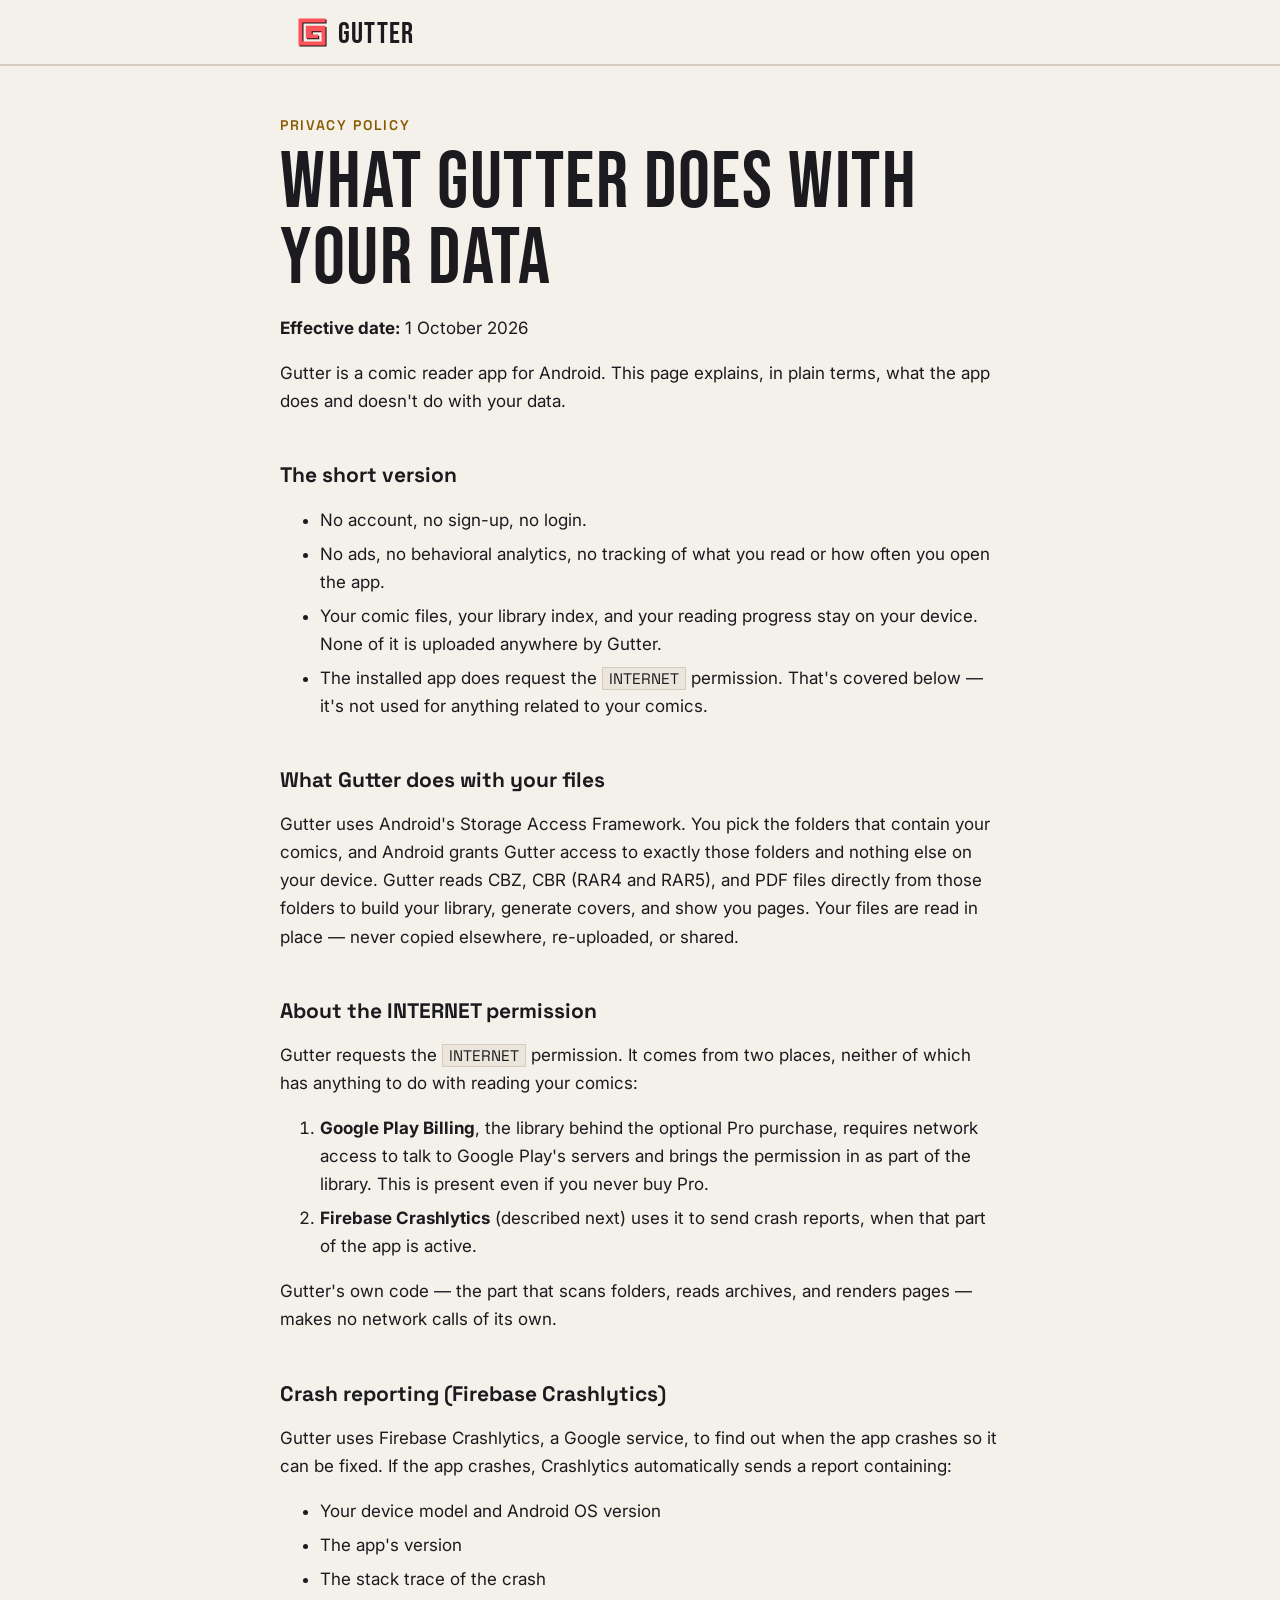
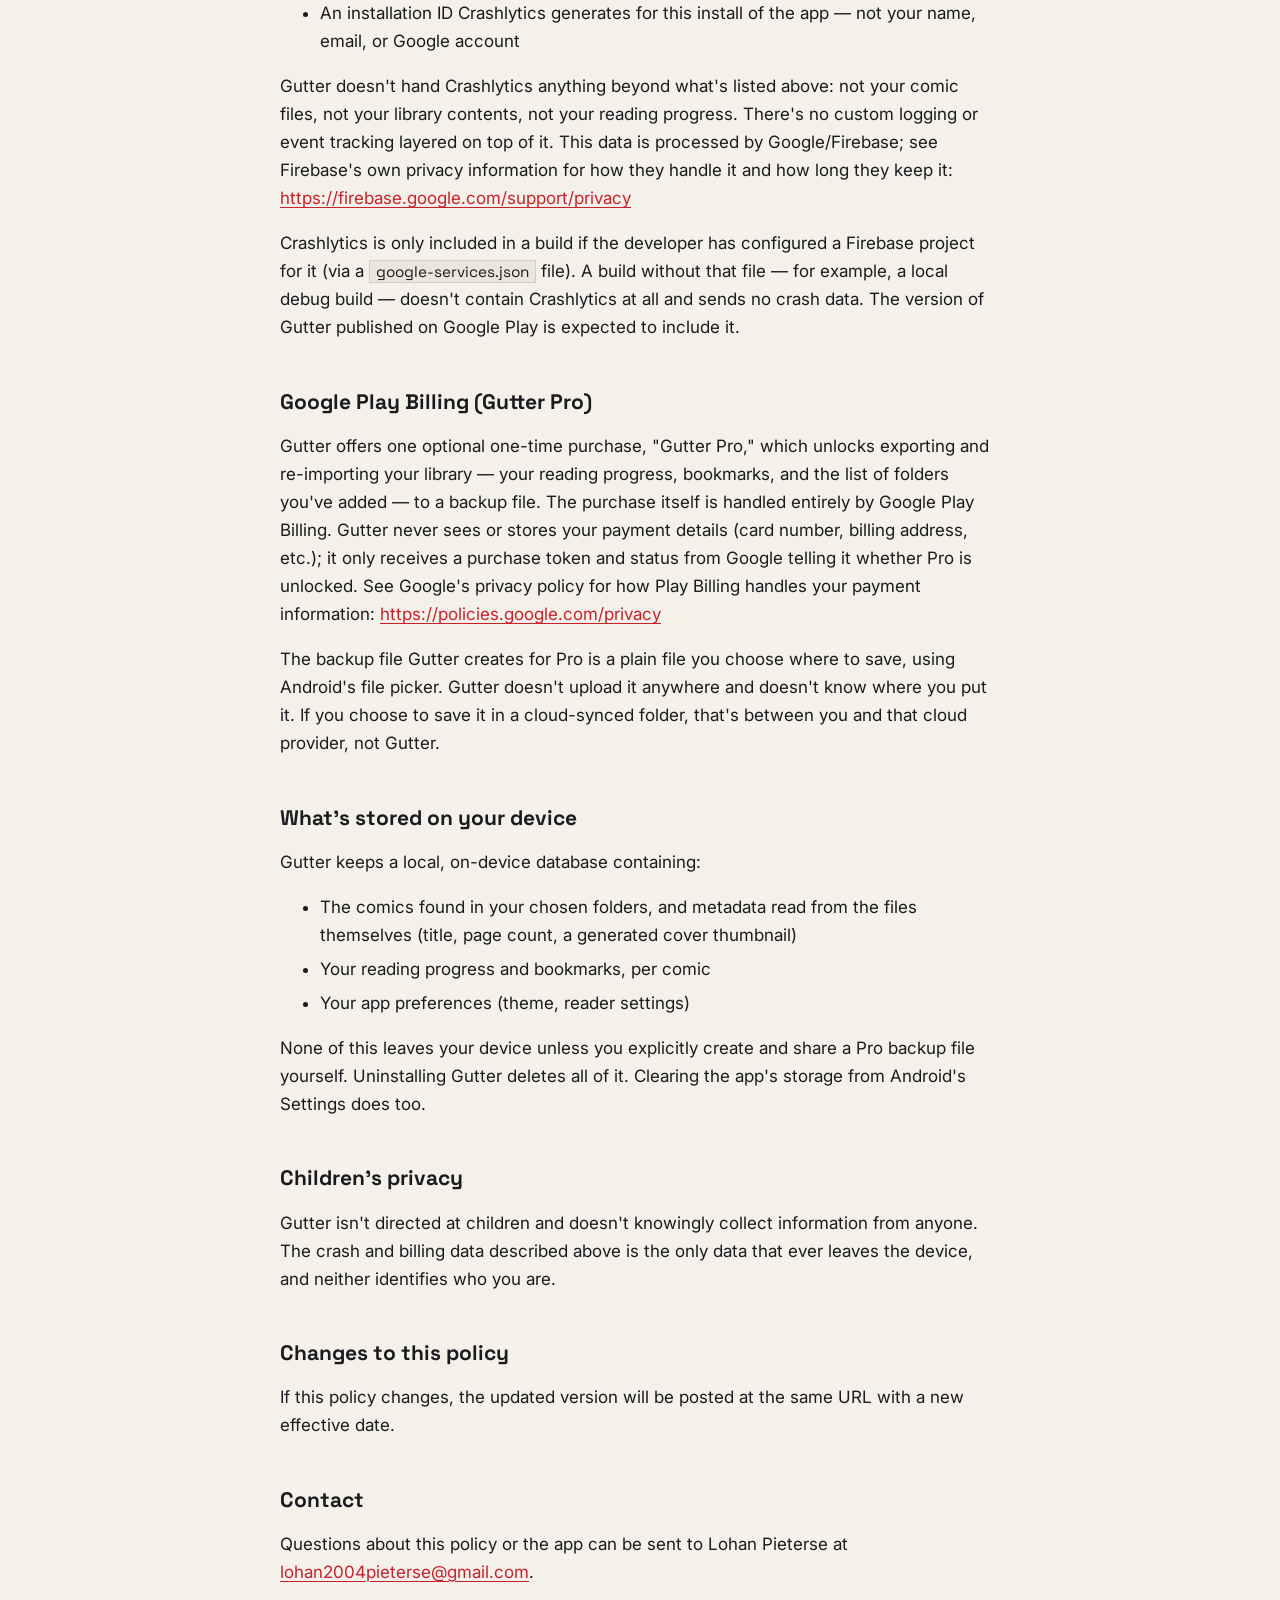
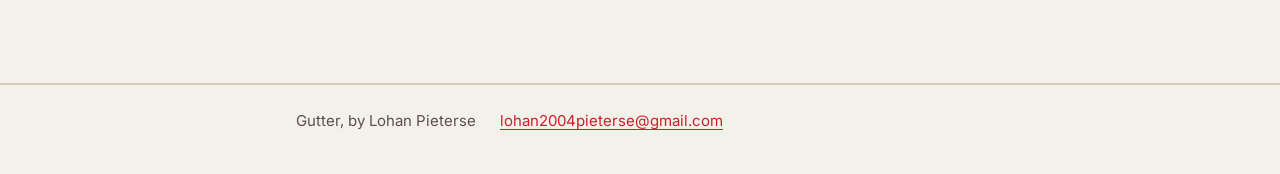
==== privacy/index.html @ f209cc4e "Gutter site: landing page and privacy policy" ====
<!doctype html>
<html lang="en">
<head>
<meta charset="utf-8">
<meta name="viewport" content="width=device-width, initial-scale=1">
<title>Gutter Privacy Policy</title>
<meta name="description" content="What the Gutter comic reader app does and doesn't do with your data.">
<link rel="icon" href="../mark.svg" type="image/svg+xml">
<link rel="preconnect" href="https://fonts.googleapis.com">
<link rel="preconnect" href="https://fonts.gstatic.com" crossorigin>
<link href="https://fonts.googleapis.com/css2?family=Bebas+Neue&family=Inter:wght@400;600&family=Space+Grotesk:wght@500;600;700&display=swap" rel="stylesheet">
<link rel="stylesheet" href="../style.css">
</head>
<body>
<header class="bar"><div class="wrap">
  <a class="home" href="../"><img src="../mark.svg" alt=""><span class="word">Gutter</span></a>
</div></header>
<main class="wrap policy">
  <div class="kicker">Privacy policy</div>
  <h1>What Gutter does with your data</h1>
<p><strong>Effective date:</strong> 1 October 2026</p>
<p>Gutter is a comic reader app for Android. This page explains, in plain terms, what the app does and doesn't do with your data.</p>
<h2>The short version</h2>
<ul><li>No account, no sign-up, no login.</li><li>No ads, no behavioral analytics, no tracking of what you read or how often you open the app.</li><li>Your comic files, your library index, and your reading progress stay on your device. None of it is uploaded anywhere by Gutter.</li><li>The installed app does request the <code>INTERNET</code> permission. That's covered below — it's not used for anything related to your comics.</li></ul>
<h2>What Gutter does with your files</h2>
<p>Gutter uses Android's Storage Access Framework. You pick the folders that contain your comics, and Android grants Gutter access to exactly those folders and nothing else on your device. Gutter reads CBZ, CBR (RAR4 and RAR5), and PDF files directly from those folders to build your library, generate covers, and show you pages. Your files are read in place — never copied elsewhere, re-uploaded, or shared.</p>
<h2>About the INTERNET permission</h2>
<p>Gutter requests the <code>INTERNET</code> permission. It comes from two places, neither of which has anything to do with reading your comics:</p>
<ol><li><strong>Google Play Billing</strong>, the library behind the optional Pro purchase, requires network access to talk to Google Play's servers and brings the permission in as part of the library. This is present even if you never buy Pro.</li><li><strong>Firebase Crashlytics</strong> (described next) uses it to send crash reports, when that part of the app is active.</li></ol>
<p>Gutter's own code — the part that scans folders, reads archives, and renders pages — makes no network calls of its own.</p>
<h2>Crash reporting (Firebase Crashlytics)</h2>
<p>Gutter uses Firebase Crashlytics, a Google service, to find out when the app crashes so it can be fixed. If the app crashes, Crashlytics automatically sends a report containing:</p>
<ul><li>Your device model and Android OS version</li><li>The app's version</li><li>The stack trace of the crash</li><li>An installation ID Crashlytics generates for this install of the app — not your name, email, or Google account</li></ul>
<p>Gutter doesn't hand Crashlytics anything beyond what's listed above: not your comic files, not your library contents, not your reading progress. There's no custom logging or event tracking layered on top of it. This data is processed by Google/Firebase; see Firebase's own privacy information for how they handle it and how long they keep it: <a href="https://firebase.google.com/support/privacy">https://firebase.google.com/support/privacy</a></p>
<p>Crashlytics is only included in a build if the developer has configured a Firebase project for it (via a <code>google-services.json</code> file). A build without that file — for example, a local debug build — doesn't contain Crashlytics at all and sends no crash data. The version of Gutter published on Google Play is expected to include it.</p>
<h2>Google Play Billing (Gutter Pro)</h2>
<p>Gutter offers one optional one-time purchase, "Gutter Pro," which unlocks exporting and re-importing your library — your reading progress, bookmarks, and the list of folders you've added — to a backup file. The purchase itself is handled entirely by Google Play Billing. Gutter never sees or stores your payment details (card number, billing address, etc.); it only receives a purchase token and status from Google telling it whether Pro is unlocked. See Google's privacy policy for how Play Billing handles your payment information: <a href="https://policies.google.com/privacy">https://policies.google.com/privacy</a></p>
<p>The backup file Gutter creates for Pro is a plain file you choose where to save, using Android's file picker. Gutter doesn't upload it anywhere and doesn't know where you put it. If you choose to save it in a cloud-synced folder, that's between you and that cloud provider, not Gutter.</p>
<h2>What's stored on your device</h2>
<p>Gutter keeps a local, on-device database containing:</p>
<ul><li>The comics found in your chosen folders, and metadata read from the files themselves (title, page count, a generated cover thumbnail)</li><li>Your reading progress and bookmarks, per comic</li><li>Your app preferences (theme, reader settings)</li></ul>
<p>None of this leaves your device unless you explicitly create and share a Pro backup file yourself. Uninstalling Gutter deletes all of it. Clearing the app's storage from Android's Settings does too.</p>
<h2>Children's privacy</h2>
<p>Gutter isn't directed at children and doesn't knowingly collect information from anyone. The crash and billing data described above is the only data that ever leaves the device, and neither identifies who you are.</p>
<h2>Changes to this policy</h2>
<p>If this policy changes, the updated version will be posted at the same URL with a new effective date.</p>
<h2>Contact</h2>
<p>Questions about this policy or the app can be sent to Lohan Pieterse at <a href="mailto:lohan2004pieterse@gmail.com">lohan2004pieterse@gmail.com</a>.</p>
</main>
<footer><div class="wrap">
  <span>Gutter, by Lohan Pieterse</span>
  <a href="mailto:lohan2004pieterse@gmail.com">lohan2004pieterse@gmail.com</a>
</div></footer>
</body>
</html>
---- style.css ----
:root {
  --ink: #121316;
  --ink-2: #1f1f23;
  --paper: #f4f0ea;
  --text: #e3e2e6;
  --muted: #b8aeac;
  --crimson: #ff535b;
  --yellow: #ffc83d;
  --rule: #343538;
}
:root[data-theme="light"] {
  --ink: #f4f0ea;
  --ink-2: #ebe5dc;
  --paper: #121316;
  --text: #1b1b1f;
  --muted: #5a5052;
  --crimson: #c8212c;
  --yellow: #8a5a00;
  --rule: #d5ccc0;
}
@media (prefers-color-scheme: light) {
  :root:not([data-theme="dark"]) {
    --ink: #f4f0ea;
    --ink-2: #ebe5dc;
    --paper: #121316;
    --text: #1b1b1f;
    --muted: #5a5052;
    --crimson: #c8212c;
    --yellow: #8a5a00;
    --rule: #d5ccc0;
  }
}
* { box-sizing: border-box; }
html { -webkit-text-size-adjust: 100%; }
body {
  margin: 0;
  background: var(--ink);
  color: var(--text);
  font: 17px/1.65 "Inter", system-ui, sans-serif;
}
a { color: var(--crimson); text-underline-offset: 3px; }
a:focus-visible { outline: 2px solid var(--crimson); outline-offset: 3px; }
.wrap { max-width: 720px; margin: 0 auto; padding: 0 16px; }

header.bar { border-bottom: 2px solid var(--rule); }
header.bar .wrap { display: flex; align-items: center; gap: 12px; height: 64px; }
header.bar a.home { display: flex; align-items: center; gap: 10px; color: var(--text); text-decoration: none; }
header.bar img { width: 32px; height: 32px; }
.word { font-family: "Bebas Neue", sans-serif; font-size: 30px; letter-spacing: .04em; line-height: 1; padding-top: 3px; }

h1 {
  font-family: "Bebas Neue", sans-serif;
  font-weight: 400;
  letter-spacing: .02em;
  line-height: .95;
  margin: 0;
}
h2 {
  font-family: "Space Grotesk", sans-serif;
  font-size: 21px;
  line-height: 1.3;
  margin: 2.2em 0 .5em;
}
code {
  font: 0.9em "Space Grotesk", monospace;
  background: var(--ink-2);
  padding: 1px 6px;
  border: 1px solid var(--rule);
}
li { margin: .35em 0; }
.kicker {
  font-family: "Space Grotesk", sans-serif;
  font-weight: 600;
  font-size: 14px;
  letter-spacing: .12em;
  text-transform: uppercase;
  color: var(--yellow);
}

/* Landing */
.hero { padding: 72px 0 40px; }
.hero .mark { width: 112px; height: 112px; display: block; margin-bottom: 28px; }
.hero h1 { font-size: clamp(64px, 16vw, 120px); }
.hero p.lede { font-size: 20px; max-width: 34ch; margin: 18px 0 0; }
.status {
  display: inline-block;
  margin-top: 28px;
  padding: 10px 16px;
  border: 2px solid var(--paper);
  box-shadow: 5px 5px 0 var(--crimson);
  font-family: "Space Grotesk", sans-serif;
  font-weight: 600;
}
.facts { list-style: none; padding: 0; margin: 40px 0; border-top: 2px solid var(--rule); }
.facts li { margin: 0; padding: 16px 0; border-bottom: 2px solid var(--rule); display: grid; grid-template-columns: 9.5em 1fr; gap: 12px; }
.facts b { font-family: "Space Grotesk", sans-serif; }
@media (max-width: 520px) { .facts li { grid-template-columns: 1fr; gap: 2px; } }

/* Policy */
.policy { padding: 48px 0 24px; }
.policy h1 { font-size: clamp(48px, 12vw, 80px); margin-top: 8px; }

footer { border-top: 2px solid var(--rule); margin-top: 56px; padding: 24px 0 40px; color: var(--muted); font-size: 15px; }
footer .wrap { display: flex; flex-wrap: wrap; gap: 8px 24px; }
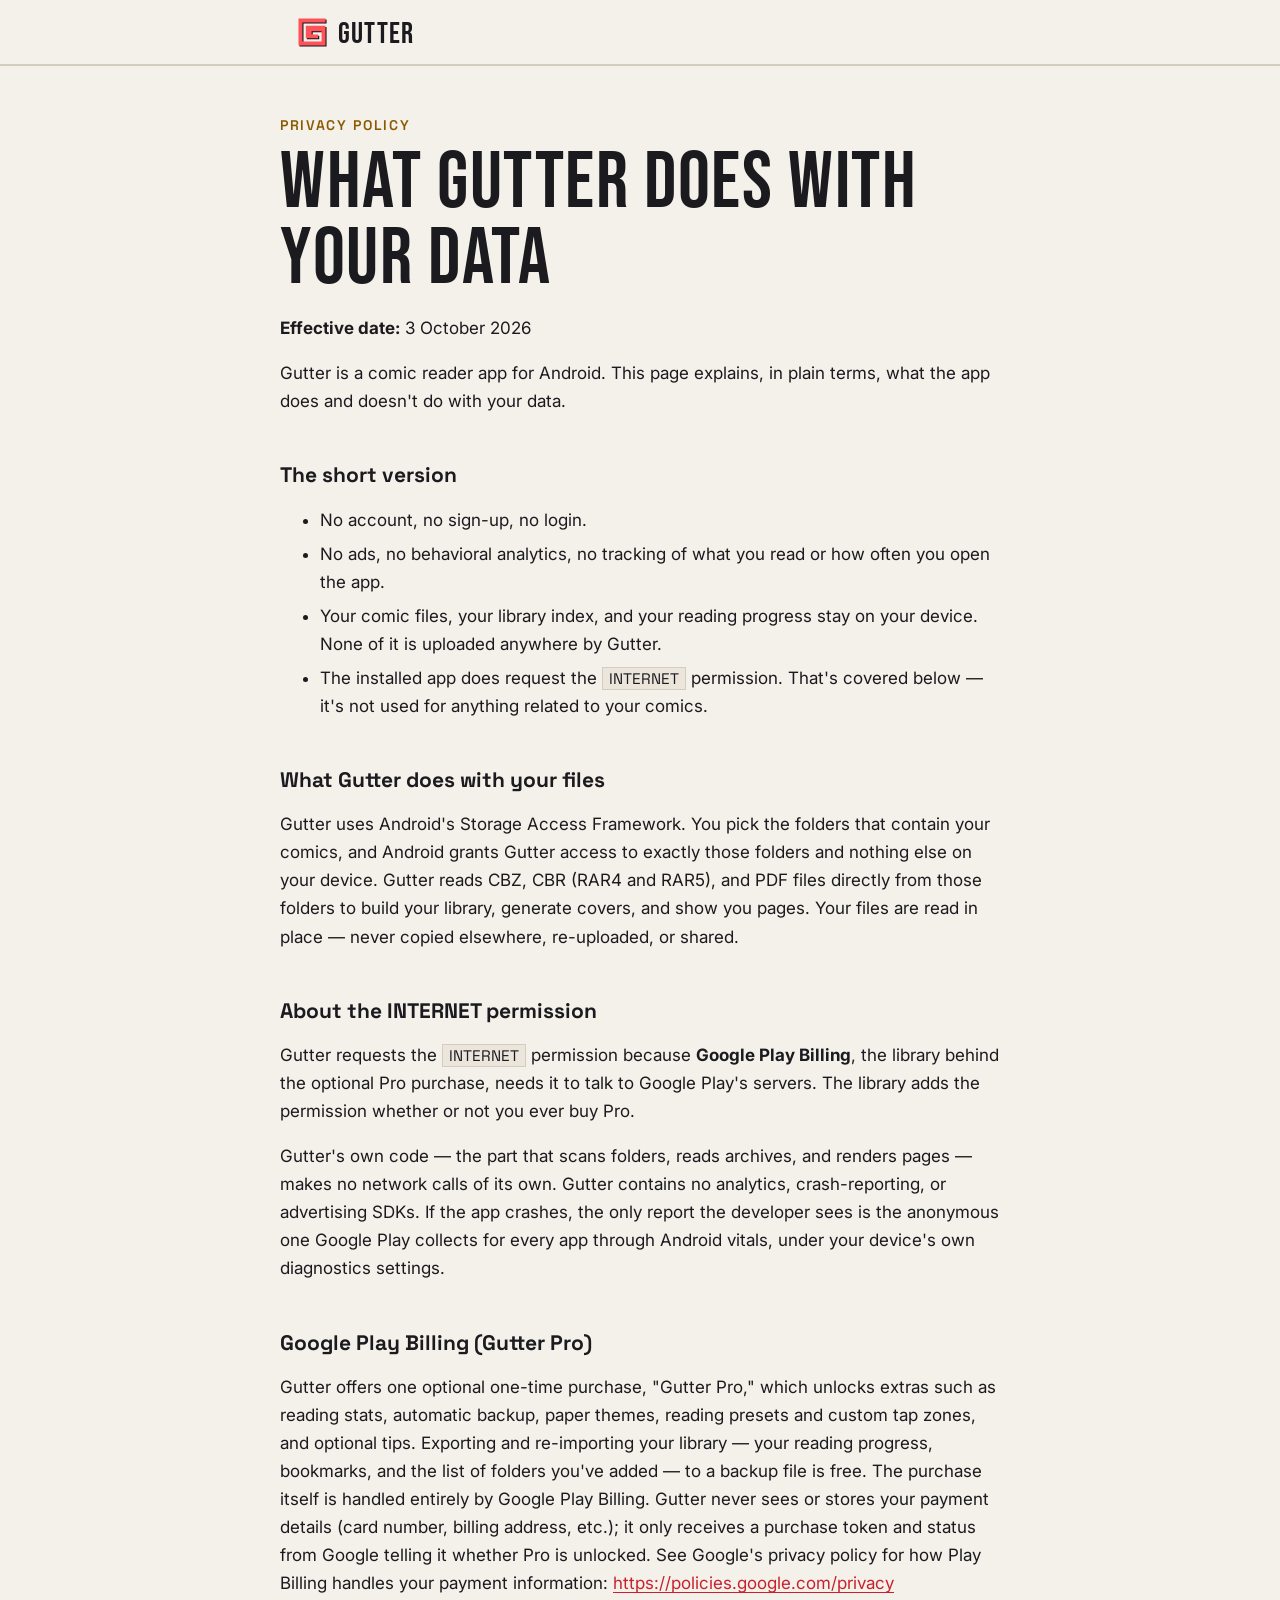
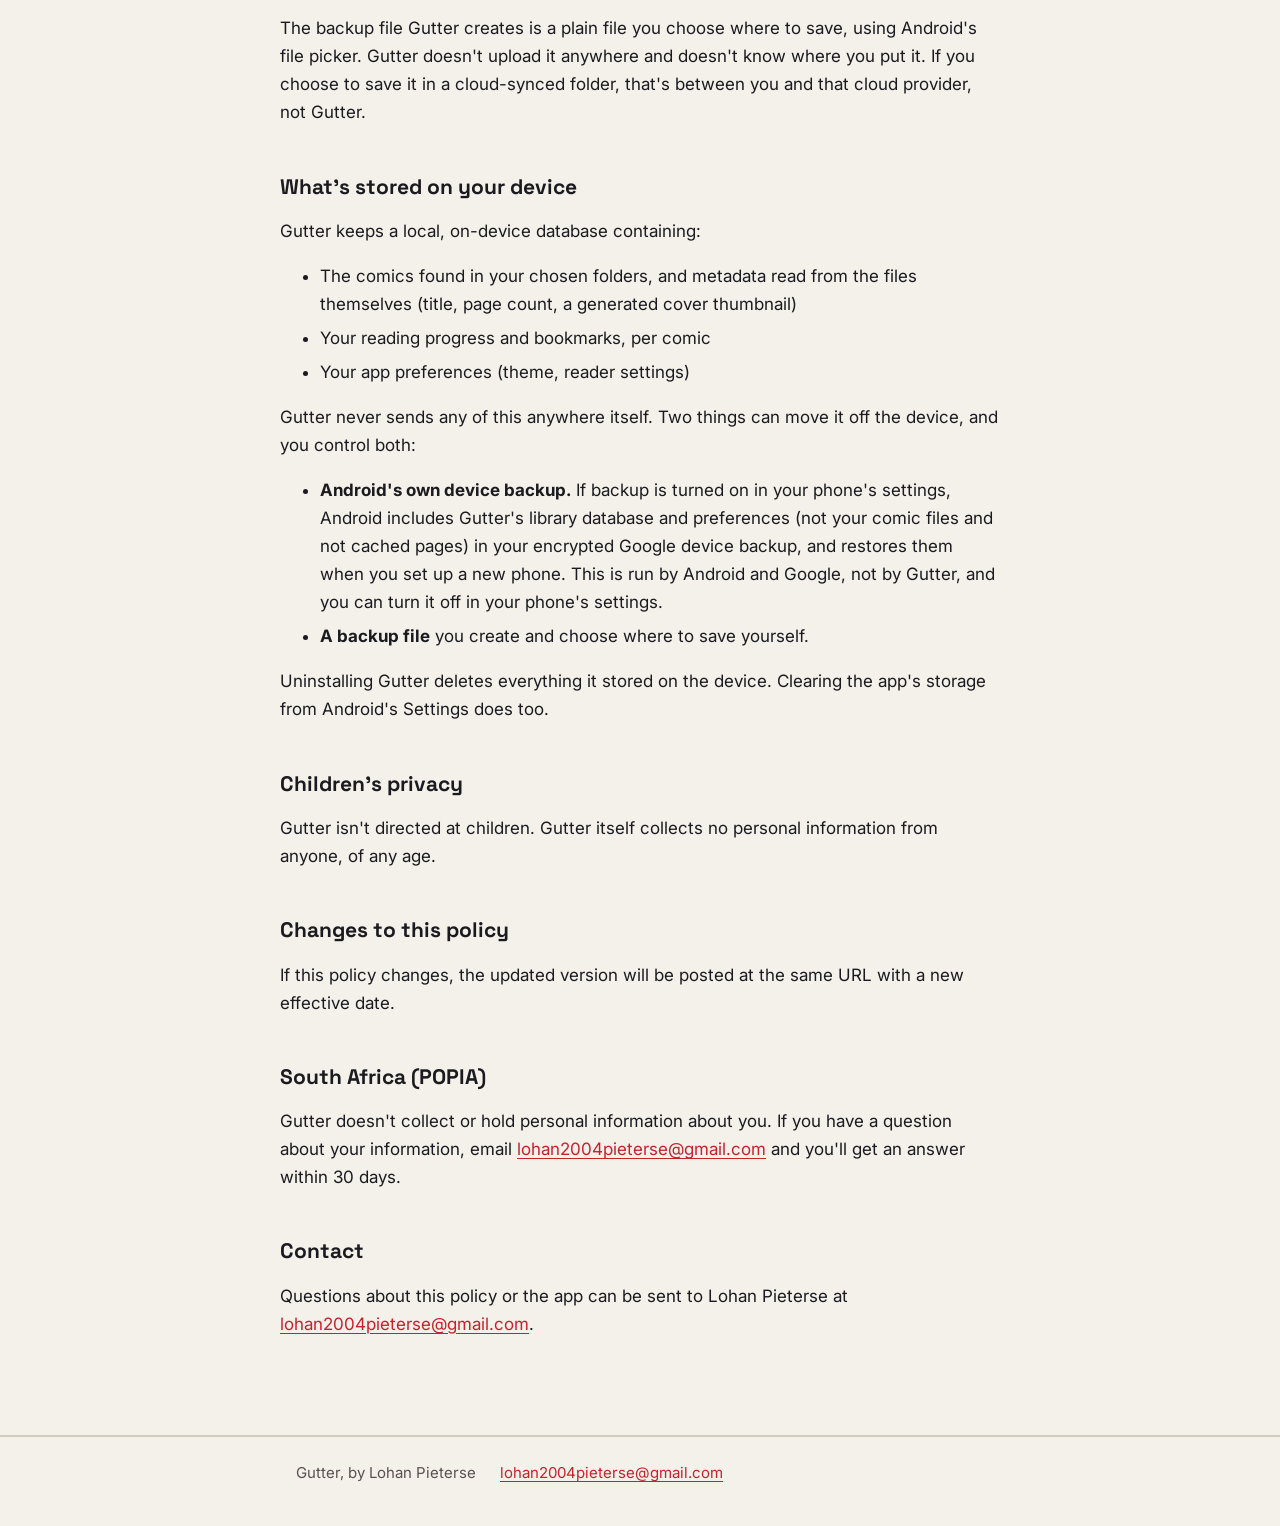
==== commit 80394f7a: "Privacy: POPIA notice, free backup wording" ====
--- a/privacy/index.html
+++ b/privacy/index.html
@@ -18,32 +18,30 @@
 <main class="wrap policy">
   <div class="kicker">Privacy policy</div>
   <h1>What Gutter does with your data</h1>
-<p><strong>Effective date:</strong> 1 October 2026</p>
+<p><strong>Effective date:</strong> 3 October 2026</p>
 <p>Gutter is a comic reader app for Android. This page explains, in plain terms, what the app does and doesn't do with your data.</p>
 <h2>The short version</h2>
 <ul><li>No account, no sign-up, no login.</li><li>No ads, no behavioral analytics, no tracking of what you read or how often you open the app.</li><li>Your comic files, your library index, and your reading progress stay on your device. None of it is uploaded anywhere by Gutter.</li><li>The installed app does request the <code>INTERNET</code> permission. That's covered below — it's not used for anything related to your comics.</li></ul>
 <h2>What Gutter does with your files</h2>
 <p>Gutter uses Android's Storage Access Framework. You pick the folders that contain your comics, and Android grants Gutter access to exactly those folders and nothing else on your device. Gutter reads CBZ, CBR (RAR4 and RAR5), and PDF files directly from those folders to build your library, generate covers, and show you pages. Your files are read in place — never copied elsewhere, re-uploaded, or shared.</p>
 <h2>About the INTERNET permission</h2>
-<p>Gutter requests the <code>INTERNET</code> permission. It comes from two places, neither of which has anything to do with reading your comics:</p>
-<ol><li><strong>Google Play Billing</strong>, the library behind the optional Pro purchase, requires network access to talk to Google Play's servers and brings the permission in as part of the library. This is present even if you never buy Pro.</li><li><strong>Firebase Crashlytics</strong> (described next) uses it to send crash reports, when that part of the app is active.</li></ol>
-<p>Gutter's own code — the part that scans folders, reads archives, and renders pages — makes no network calls of its own.</p>
-<h2>Crash reporting (Firebase Crashlytics)</h2>
-<p>Gutter uses Firebase Crashlytics, a Google service, to find out when the app crashes so it can be fixed. If the app crashes, Crashlytics automatically sends a report containing:</p>
-<ul><li>Your device model and Android OS version</li><li>The app's version</li><li>The stack trace of the crash</li><li>An installation ID Crashlytics generates for this install of the app — not your name, email, or Google account</li></ul>
-<p>Gutter doesn't hand Crashlytics anything beyond what's listed above: not your comic files, not your library contents, not your reading progress. There's no custom logging or event tracking layered on top of it. This data is processed by Google/Firebase; see Firebase's own privacy information for how they handle it and how long they keep it: <a href="https://firebase.google.com/support/privacy">https://firebase.google.com/support/privacy</a></p>
-<p>Crashlytics is only included in a build if the developer has configured a Firebase project for it (via a <code>google-services.json</code> file). A build without that file — for example, a local debug build — doesn't contain Crashlytics at all and sends no crash data. The version of Gutter published on Google Play is expected to include it.</p>
+<p>Gutter requests the <code>INTERNET</code> permission because <strong>Google Play Billing</strong>, the library behind the optional Pro purchase, needs it to talk to Google Play's servers. The library adds the permission whether or not you ever buy Pro.</p>
+<p>Gutter's own code — the part that scans folders, reads archives, and renders pages — makes no network calls of its own. Gutter contains no analytics, crash-reporting, or advertising SDKs. If the app crashes, the only report the developer sees is the anonymous one Google Play collects for every app through Android vitals, under your device's own diagnostics settings.</p>
 <h2>Google Play Billing (Gutter Pro)</h2>
-<p>Gutter offers one optional one-time purchase, "Gutter Pro," which unlocks exporting and re-importing your library — your reading progress, bookmarks, and the list of folders you've added — to a backup file. The purchase itself is handled entirely by Google Play Billing. Gutter never sees or stores your payment details (card number, billing address, etc.); it only receives a purchase token and status from Google telling it whether Pro is unlocked. See Google's privacy policy for how Play Billing handles your payment information: <a href="https://policies.google.com/privacy">https://policies.google.com/privacy</a></p>
-<p>The backup file Gutter creates for Pro is a plain file you choose where to save, using Android's file picker. Gutter doesn't upload it anywhere and doesn't know where you put it. If you choose to save it in a cloud-synced folder, that's between you and that cloud provider, not Gutter.</p>
+<p>Gutter offers one optional one-time purchase, "Gutter Pro," which unlocks extras such as reading stats, automatic backup, paper themes, reading presets and custom tap zones, and optional tips. Exporting and re-importing your library — your reading progress, bookmarks, and the list of folders you've added — to a backup file is free. The purchase itself is handled entirely by Google Play Billing. Gutter never sees or stores your payment details (card number, billing address, etc.); it only receives a purchase token and status from Google telling it whether Pro is unlocked. See Google's privacy policy for how Play Billing handles your payment information: <a href="https://policies.google.com/privacy">https://policies.google.com/privacy</a></p>
+<p>The backup file Gutter creates is a plain file you choose where to save, using Android's file picker. Gutter doesn't upload it anywhere and doesn't know where you put it. If you choose to save it in a cloud-synced folder, that's between you and that cloud provider, not Gutter.</p>
 <h2>What's stored on your device</h2>
 <p>Gutter keeps a local, on-device database containing:</p>
 <ul><li>The comics found in your chosen folders, and metadata read from the files themselves (title, page count, a generated cover thumbnail)</li><li>Your reading progress and bookmarks, per comic</li><li>Your app preferences (theme, reader settings)</li></ul>
-<p>None of this leaves your device unless you explicitly create and share a Pro backup file yourself. Uninstalling Gutter deletes all of it. Clearing the app's storage from Android's Settings does too.</p>
+<p>Gutter never sends any of this anywhere itself. Two things can move it off the device, and you control both:</p>
+<ul><li><strong>Android's own device backup.</strong> If backup is turned on in your phone's settings, Android includes Gutter's library database and preferences (not your comic files and not cached pages) in your encrypted Google device backup, and restores them when you set up a new phone. This is run by Android and Google, not by Gutter, and you can turn it off in your phone's settings.</li><li><strong>A backup file</strong> you create and choose where to save yourself.</li></ul>
+<p>Uninstalling Gutter deletes everything it stored on the device. Clearing the app's storage from Android's Settings does too.</p>
 <h2>Children's privacy</h2>
-<p>Gutter isn't directed at children and doesn't knowingly collect information from anyone. The crash and billing data described above is the only data that ever leaves the device, and neither identifies who you are.</p>
+<p>Gutter isn't directed at children. Gutter itself collects no personal information from anyone, of any age.</p>
 <h2>Changes to this policy</h2>
 <p>If this policy changes, the updated version will be posted at the same URL with a new effective date.</p>
+<h2>South Africa (POPIA)</h2>
+<p>Gutter doesn't collect or hold personal information about you. If you have a question about your information, email <a href="mailto:lohan2004pieterse@gmail.com">lohan2004pieterse@gmail.com</a> and you'll get an answer within 30 days.</p>
 <h2>Contact</h2>
 <p>Questions about this policy or the app can be sent to Lohan Pieterse at <a href="mailto:lohan2004pieterse@gmail.com">lohan2004pieterse@gmail.com</a>.</p>
 </main>
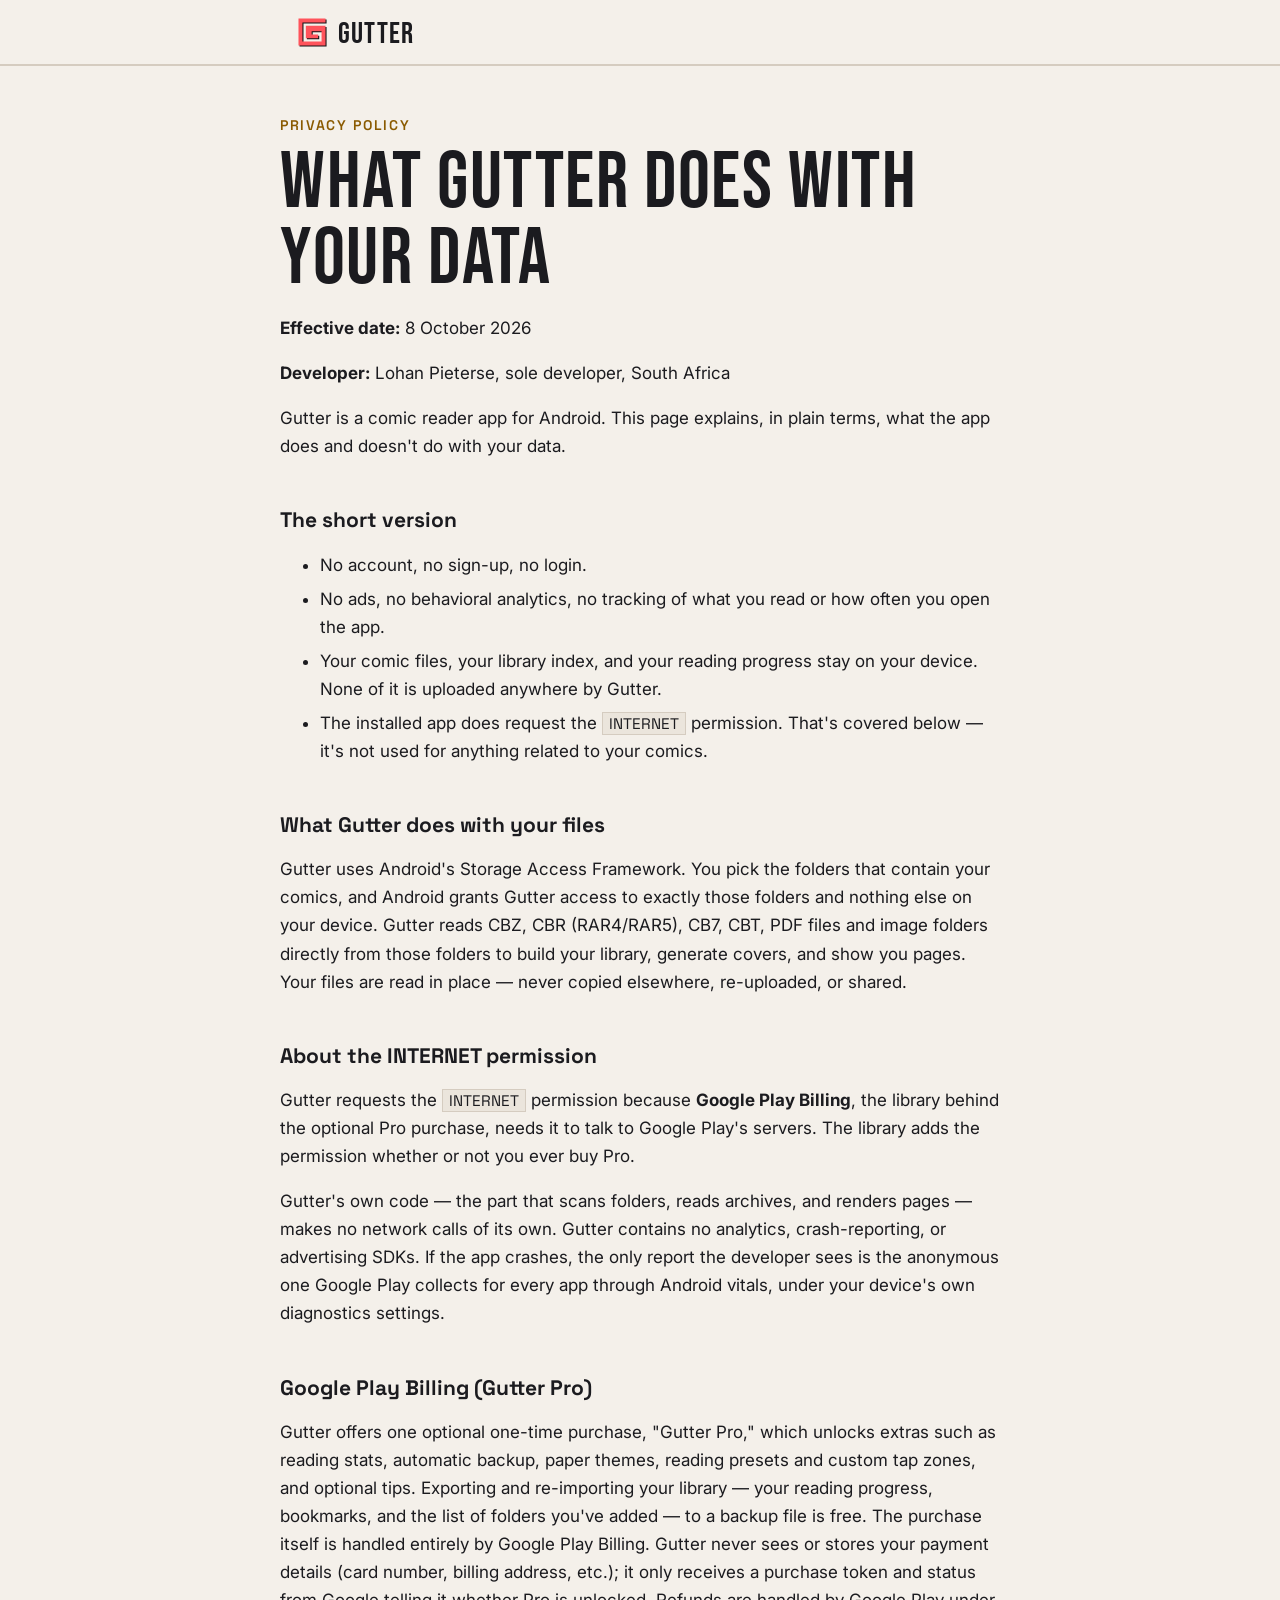
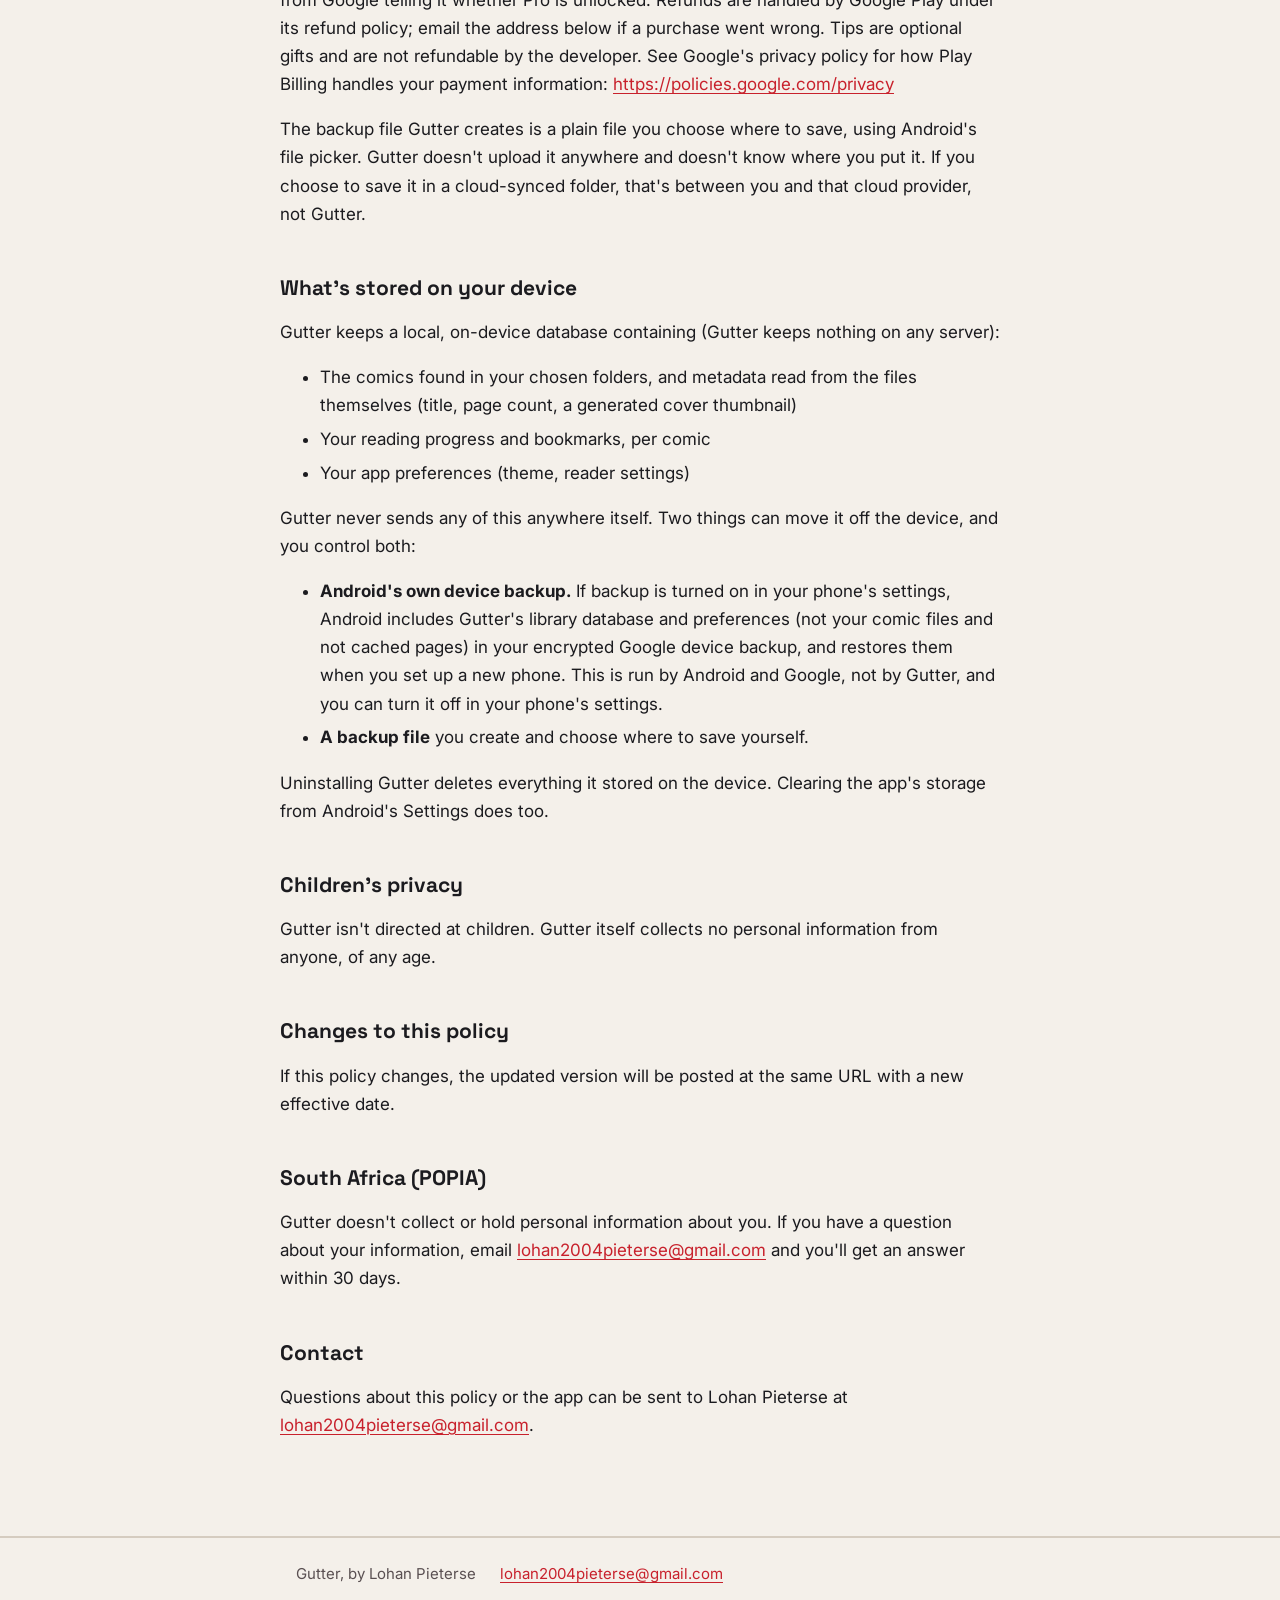
==== commit a6d45ac7: "Regenerate privacy policy HTML" ====
--- a/privacy/index.html
+++ b/privacy/index.html
@@ -18,20 +18,21 @@
 <main class="wrap policy">
   <div class="kicker">Privacy policy</div>
   <h1>What Gutter does with your data</h1>
-<p><strong>Effective date:</strong> 3 October 2026</p>
+<p><strong>Effective date:</strong> 8 October 2026</p>
+<p><strong>Developer:</strong> Lohan Pieterse, sole developer, South Africa</p>
 <p>Gutter is a comic reader app for Android. This page explains, in plain terms, what the app does and doesn't do with your data.</p>
 <h2>The short version</h2>
 <ul><li>No account, no sign-up, no login.</li><li>No ads, no behavioral analytics, no tracking of what you read or how often you open the app.</li><li>Your comic files, your library index, and your reading progress stay on your device. None of it is uploaded anywhere by Gutter.</li><li>The installed app does request the <code>INTERNET</code> permission. That's covered below — it's not used for anything related to your comics.</li></ul>
 <h2>What Gutter does with your files</h2>
-<p>Gutter uses Android's Storage Access Framework. You pick the folders that contain your comics, and Android grants Gutter access to exactly those folders and nothing else on your device. Gutter reads CBZ, CBR (RAR4 and RAR5), and PDF files directly from those folders to build your library, generate covers, and show you pages. Your files are read in place — never copied elsewhere, re-uploaded, or shared.</p>
+<p>Gutter uses Android's Storage Access Framework. You pick the folders that contain your comics, and Android grants Gutter access to exactly those folders and nothing else on your device. Gutter reads CBZ, CBR (RAR4/RAR5), CB7, CBT, PDF files and image folders directly from those folders to build your library, generate covers, and show you pages. Your files are read in place — never copied elsewhere, re-uploaded, or shared.</p>
 <h2>About the INTERNET permission</h2>
 <p>Gutter requests the <code>INTERNET</code> permission because <strong>Google Play Billing</strong>, the library behind the optional Pro purchase, needs it to talk to Google Play's servers. The library adds the permission whether or not you ever buy Pro.</p>
 <p>Gutter's own code — the part that scans folders, reads archives, and renders pages — makes no network calls of its own. Gutter contains no analytics, crash-reporting, or advertising SDKs. If the app crashes, the only report the developer sees is the anonymous one Google Play collects for every app through Android vitals, under your device's own diagnostics settings.</p>
 <h2>Google Play Billing (Gutter Pro)</h2>
-<p>Gutter offers one optional one-time purchase, "Gutter Pro," which unlocks extras such as reading stats, automatic backup, paper themes, reading presets and custom tap zones, and optional tips. Exporting and re-importing your library — your reading progress, bookmarks, and the list of folders you've added — to a backup file is free. The purchase itself is handled entirely by Google Play Billing. Gutter never sees or stores your payment details (card number, billing address, etc.); it only receives a purchase token and status from Google telling it whether Pro is unlocked. See Google's privacy policy for how Play Billing handles your payment information: <a href="https://policies.google.com/privacy">https://policies.google.com/privacy</a></p>
+<p>Gutter offers one optional one-time purchase, "Gutter Pro," which unlocks extras such as reading stats, automatic backup, paper themes, reading presets and custom tap zones, and optional tips. Exporting and re-importing your library — your reading progress, bookmarks, and the list of folders you've added — to a backup file is free. The purchase itself is handled entirely by Google Play Billing. Gutter never sees or stores your payment details (card number, billing address, etc.); it only receives a purchase token and status from Google telling it whether Pro is unlocked. Refunds are handled by Google Play under its refund policy; email the address below if a purchase went wrong. Tips are optional gifts and are not refundable by the developer. See Google's privacy policy for how Play Billing handles your payment information: <a href="https://policies.google.com/privacy">https://policies.google.com/privacy</a></p>
 <p>The backup file Gutter creates is a plain file you choose where to save, using Android's file picker. Gutter doesn't upload it anywhere and doesn't know where you put it. If you choose to save it in a cloud-synced folder, that's between you and that cloud provider, not Gutter.</p>
 <h2>What's stored on your device</h2>
-<p>Gutter keeps a local, on-device database containing:</p>
+<p>Gutter keeps a local, on-device database containing (Gutter keeps nothing on any server):</p>
 <ul><li>The comics found in your chosen folders, and metadata read from the files themselves (title, page count, a generated cover thumbnail)</li><li>Your reading progress and bookmarks, per comic</li><li>Your app preferences (theme, reader settings)</li></ul>
 <p>Gutter never sends any of this anywhere itself. Two things can move it off the device, and you control both:</p>
 <ul><li><strong>Android's own device backup.</strong> If backup is turned on in your phone's settings, Android includes Gutter's library database and preferences (not your comic files and not cached pages) in your encrypted Google device backup, and restores them when you set up a new phone. This is run by Android and Google, not by Gutter, and you can turn it off in your phone's settings.</li><li><strong>A backup file</strong> you create and choose where to save yourself.</li></ul>
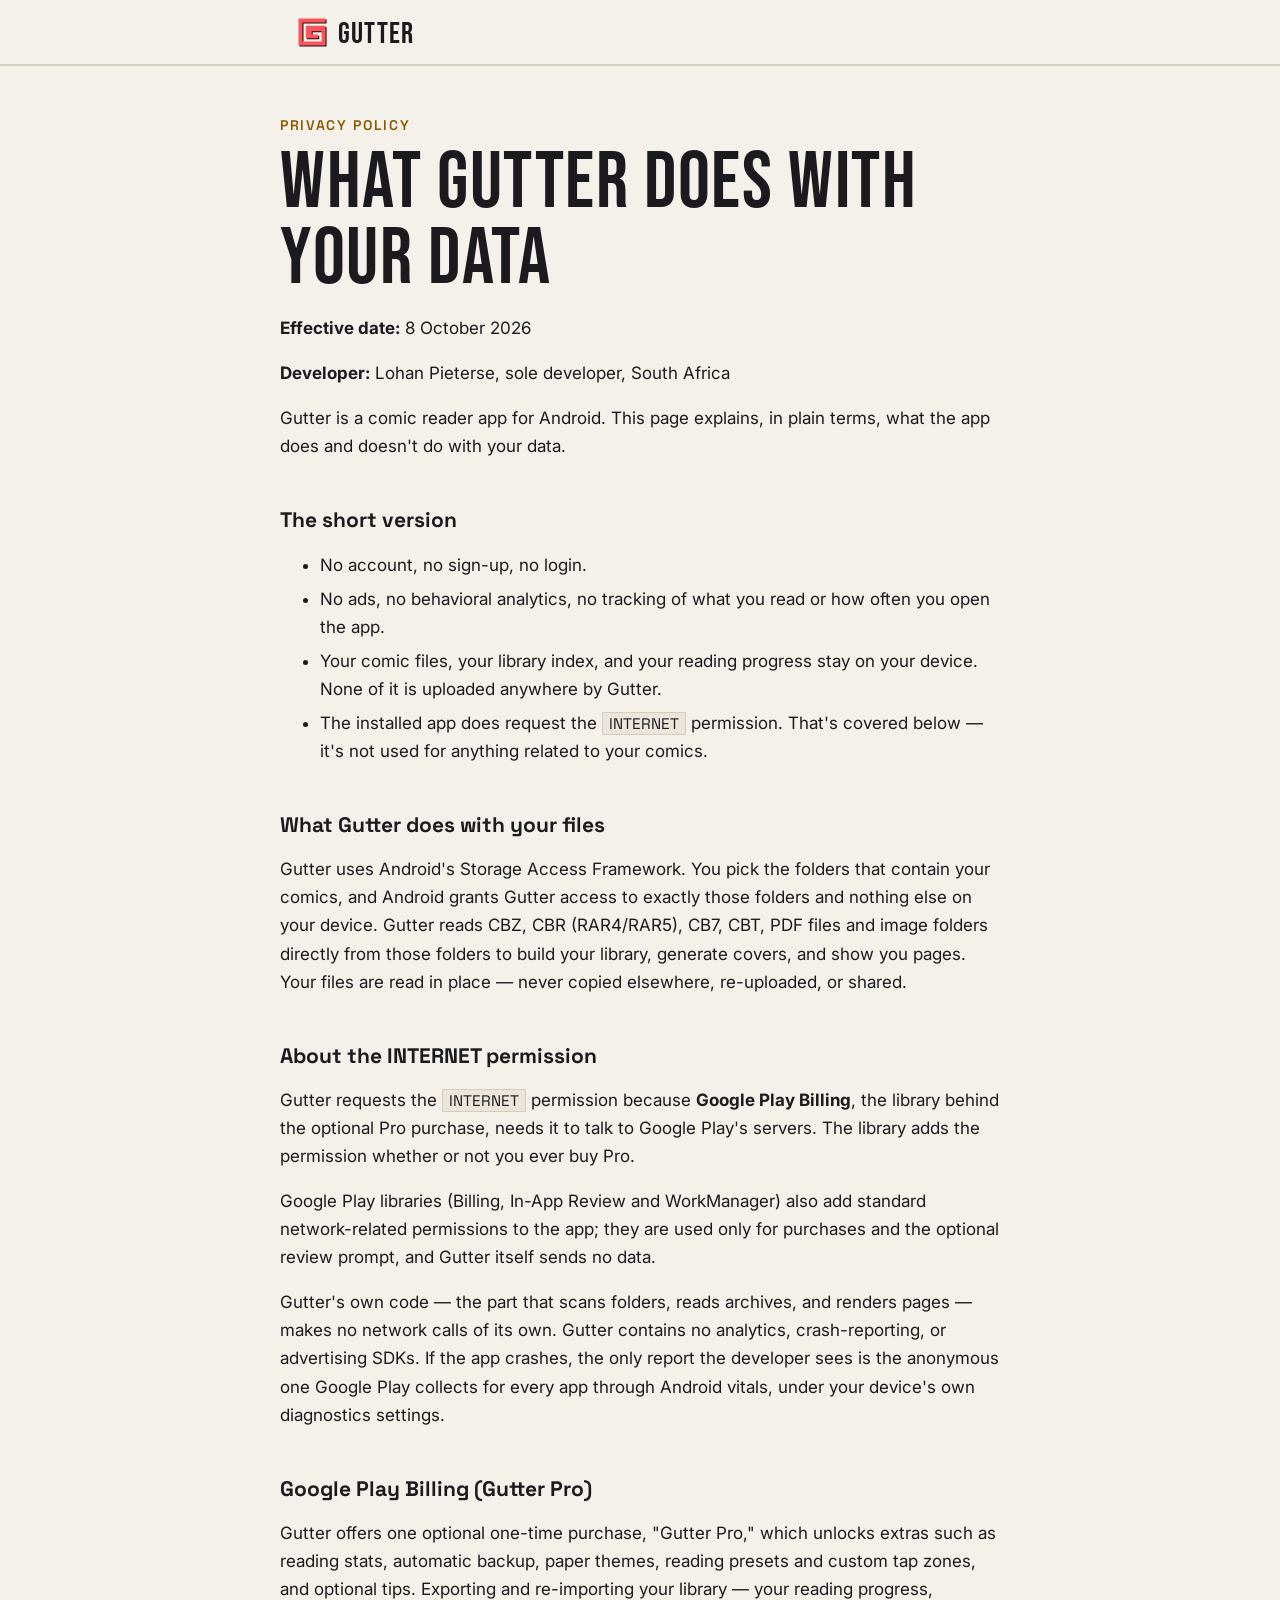
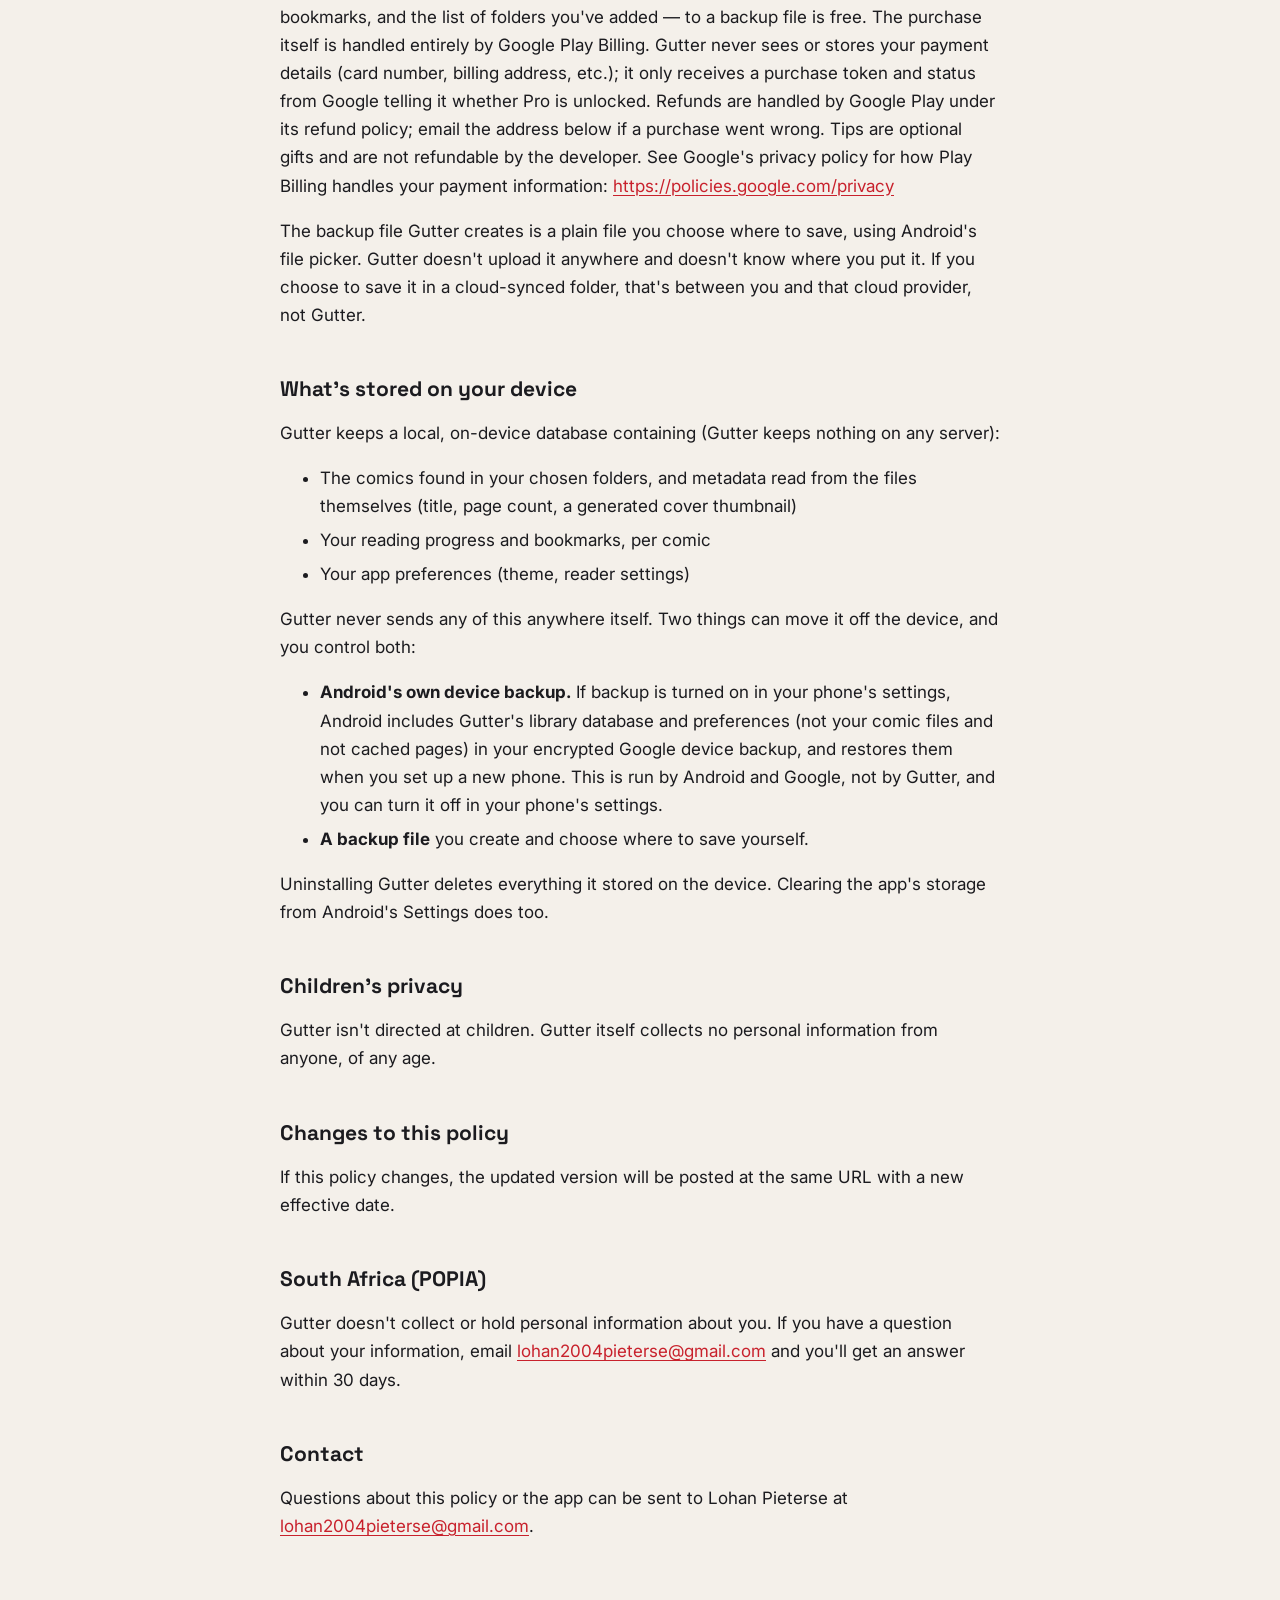
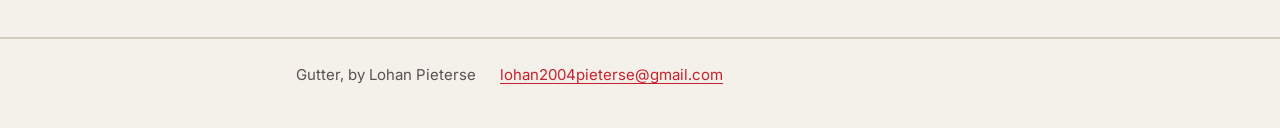
==== commit 9b24a924: "Privacy page: Play library network permissions" ====
--- a/privacy/index.html
+++ b/privacy/index.html
@@ -27,6 +27,7 @@
 <p>Gutter uses Android's Storage Access Framework. You pick the folders that contain your comics, and Android grants Gutter access to exactly those folders and nothing else on your device. Gutter reads CBZ, CBR (RAR4/RAR5), CB7, CBT, PDF files and image folders directly from those folders to build your library, generate covers, and show you pages. Your files are read in place — never copied elsewhere, re-uploaded, or shared.</p>
 <h2>About the INTERNET permission</h2>
 <p>Gutter requests the <code>INTERNET</code> permission because <strong>Google Play Billing</strong>, the library behind the optional Pro purchase, needs it to talk to Google Play's servers. The library adds the permission whether or not you ever buy Pro.</p>
+<p>Google Play libraries (Billing, In-App Review and WorkManager) also add standard network-related permissions to the app; they are used only for purchases and the optional review prompt, and Gutter itself sends no data.</p>
 <p>Gutter's own code — the part that scans folders, reads archives, and renders pages — makes no network calls of its own. Gutter contains no analytics, crash-reporting, or advertising SDKs. If the app crashes, the only report the developer sees is the anonymous one Google Play collects for every app through Android vitals, under your device's own diagnostics settings.</p>
 <h2>Google Play Billing (Gutter Pro)</h2>
 <p>Gutter offers one optional one-time purchase, "Gutter Pro," which unlocks extras such as reading stats, automatic backup, paper themes, reading presets and custom tap zones, and optional tips. Exporting and re-importing your library — your reading progress, bookmarks, and the list of folders you've added — to a backup file is free. The purchase itself is handled entirely by Google Play Billing. Gutter never sees or stores your payment details (card number, billing address, etc.); it only receives a purchase token and status from Google telling it whether Pro is unlocked. Refunds are handled by Google Play under its refund policy; email the address below if a purchase went wrong. Tips are optional gifts and are not refundable by the developer. See Google's privacy policy for how Play Billing handles your payment information: <a href="https://policies.google.com/privacy">https://policies.google.com/privacy</a></p>
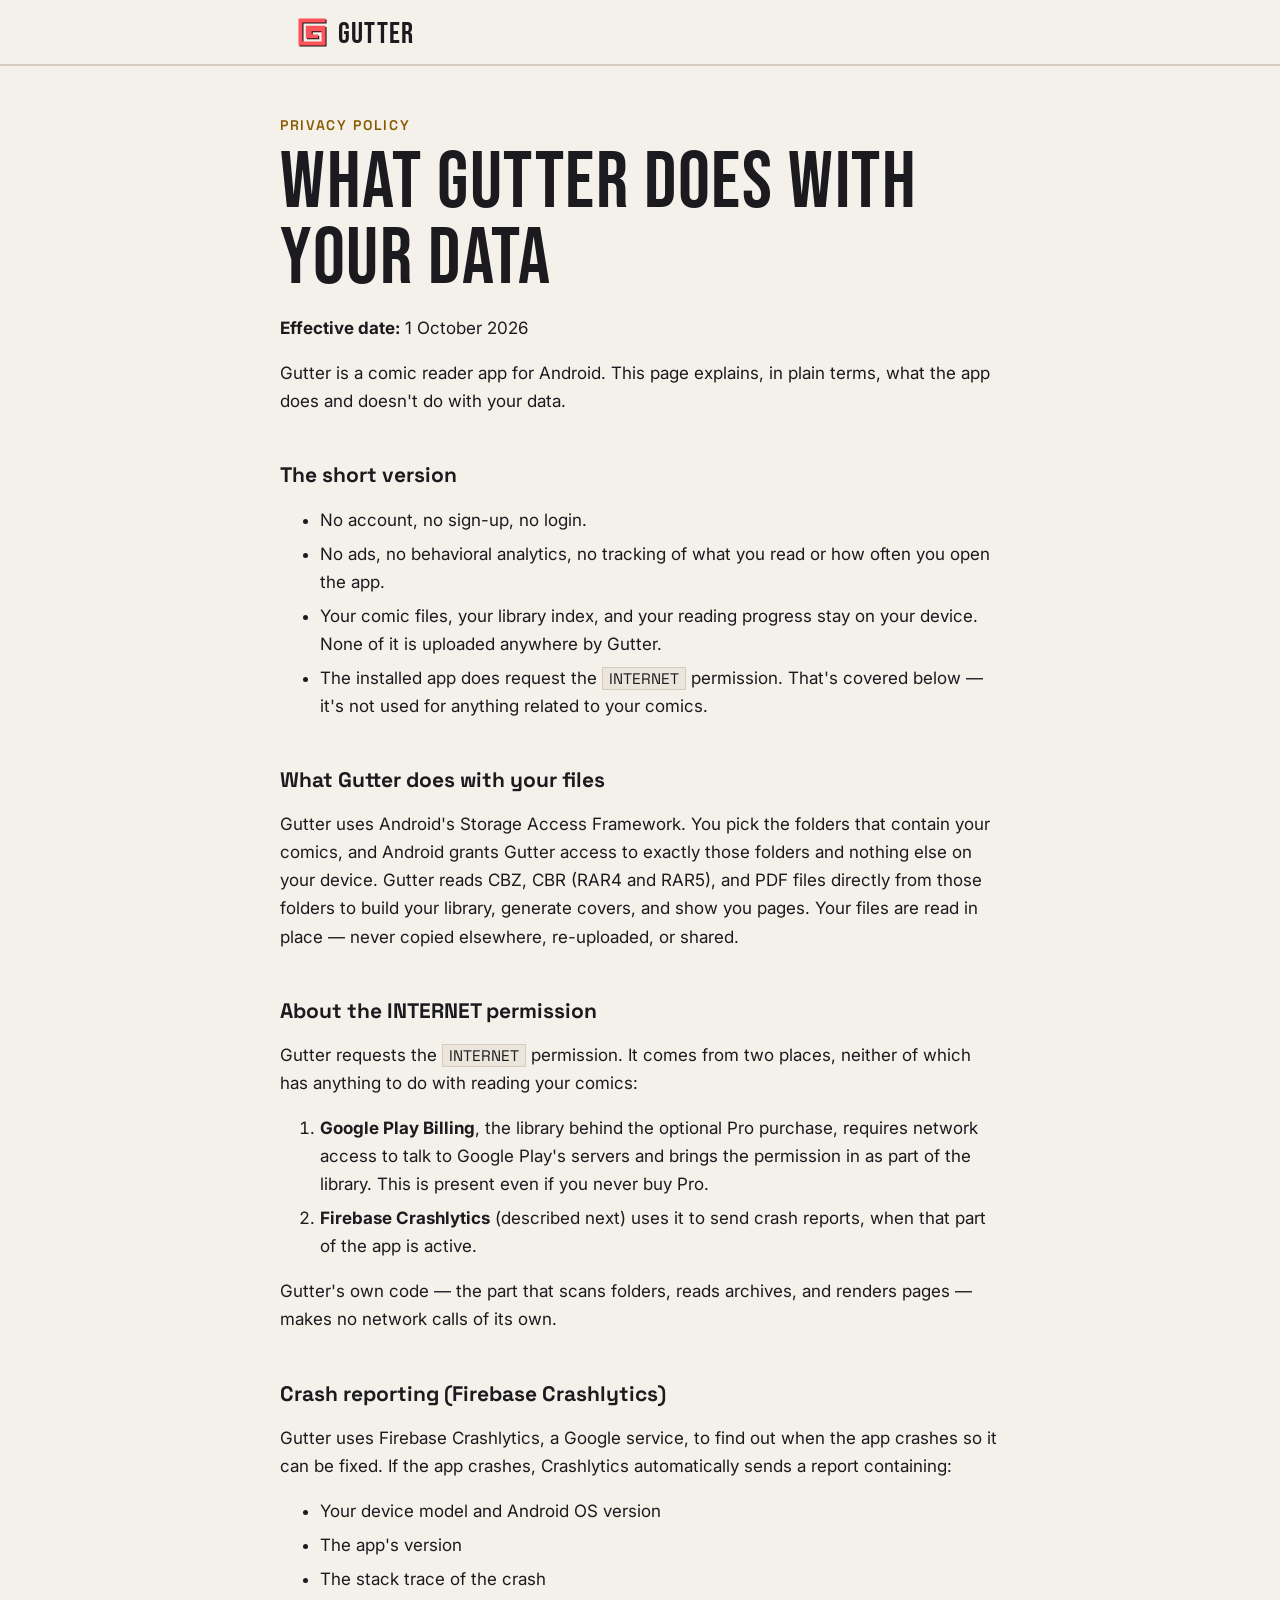
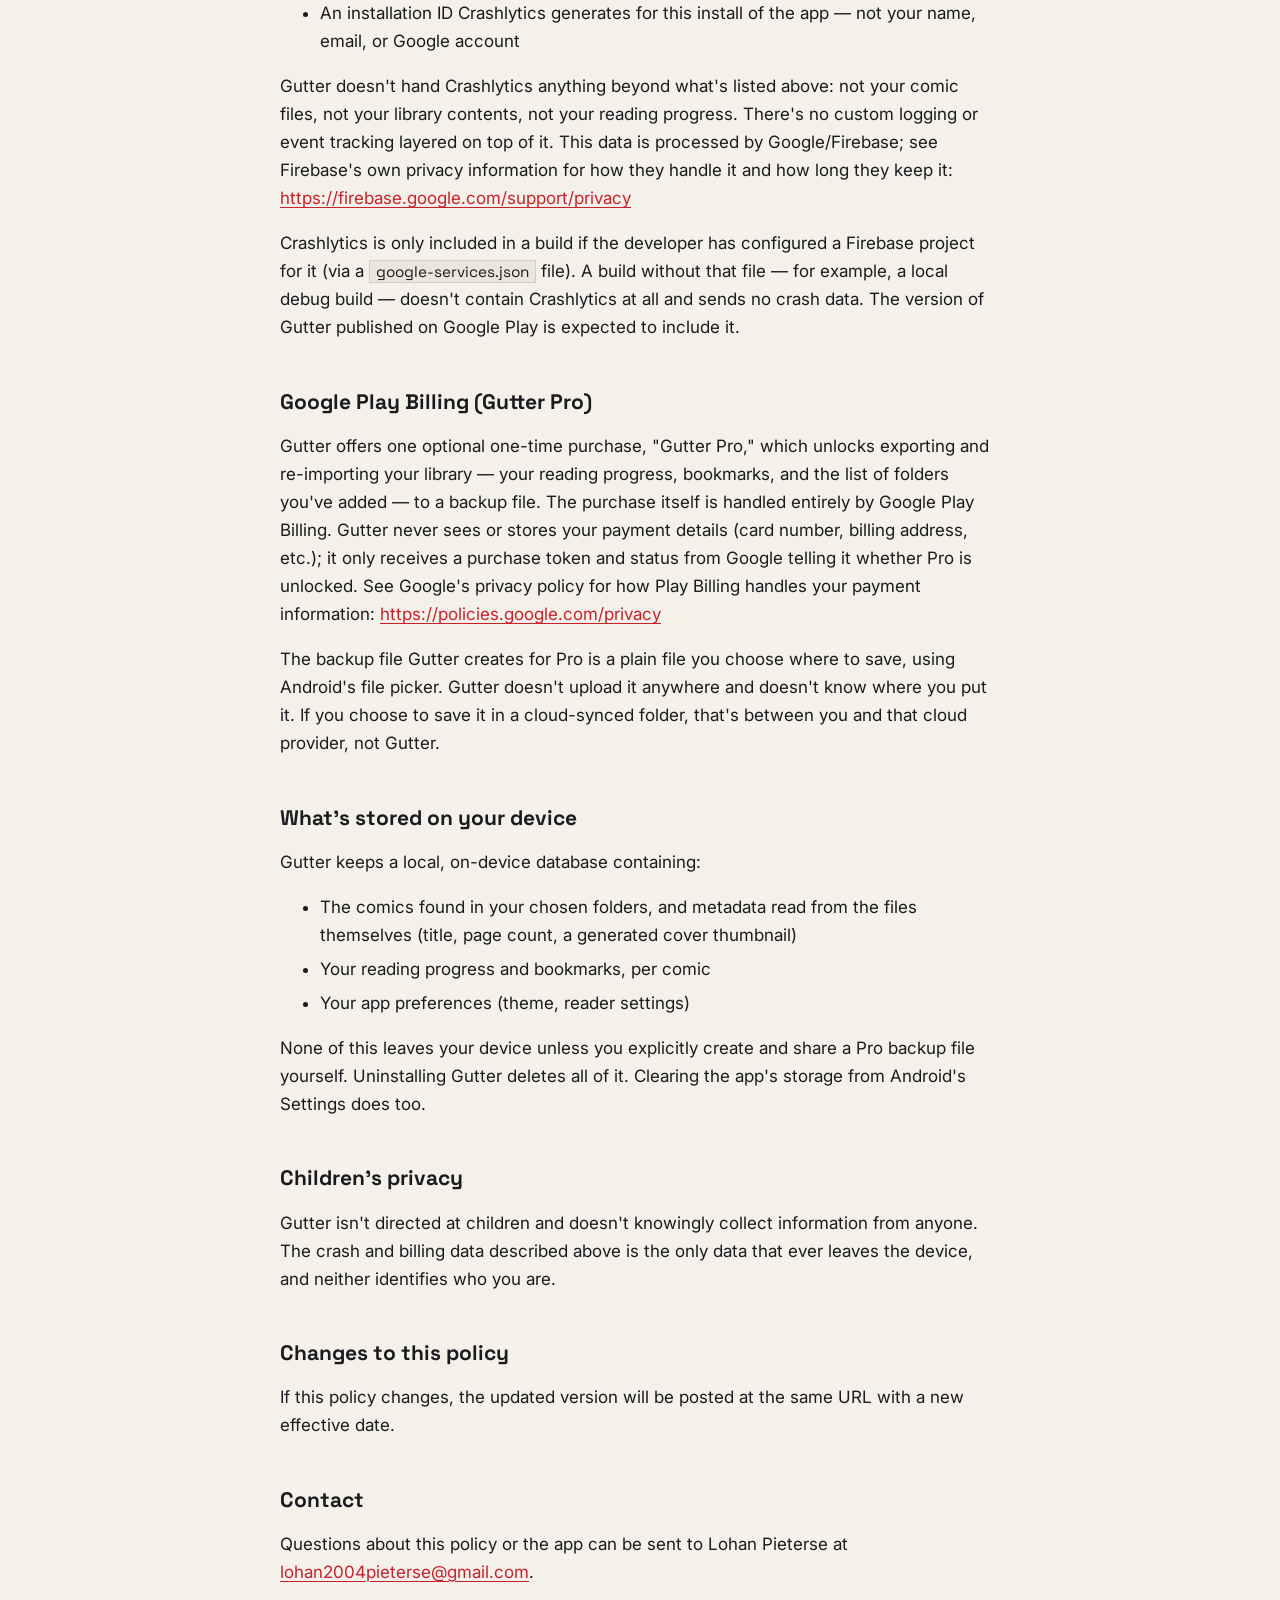
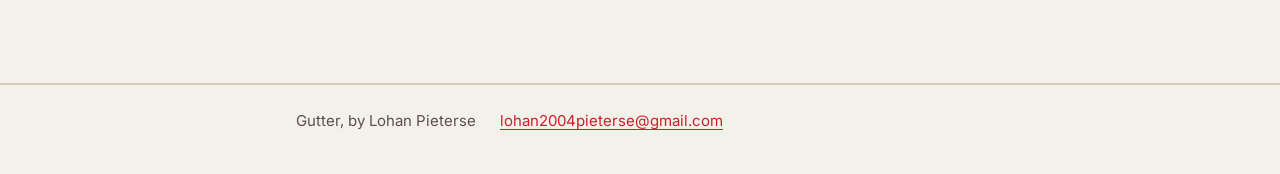
==== commit 351d5aa0: "Privacy: tips are separate from Pro" ====
--- a/privacy/index.html
+++ b/privacy/index.html
@@ -18,32 +18,32 @@
 <main class="wrap policy">
   <div class="kicker">Privacy policy</div>
   <h1>What Gutter does with your data</h1>
-<p><strong>Effective date:</strong> 8 October 2026</p>
-<p><strong>Developer:</strong> Lohan Pieterse, sole developer, South Africa</p>
+<p><strong>Effective date:</strong> 1 October 2026</p>
 <p>Gutter is a comic reader app for Android. This page explains, in plain terms, what the app does and doesn't do with your data.</p>
 <h2>The short version</h2>
 <ul><li>No account, no sign-up, no login.</li><li>No ads, no behavioral analytics, no tracking of what you read or how often you open the app.</li><li>Your comic files, your library index, and your reading progress stay on your device. None of it is uploaded anywhere by Gutter.</li><li>The installed app does request the <code>INTERNET</code> permission. That's covered below — it's not used for anything related to your comics.</li></ul>
 <h2>What Gutter does with your files</h2>
-<p>Gutter uses Android's Storage Access Framework. You pick the folders that contain your comics, and Android grants Gutter access to exactly those folders and nothing else on your device. Gutter reads CBZ, CBR (RAR4/RAR5), CB7, CBT, PDF files and image folders directly from those folders to build your library, generate covers, and show you pages. Your files are read in place — never copied elsewhere, re-uploaded, or shared.</p>
+<p>Gutter uses Android's Storage Access Framework. You pick the folders that contain your comics, and Android grants Gutter access to exactly those folders and nothing else on your device. Gutter reads CBZ, CBR (RAR4 and RAR5), and PDF files directly from those folders to build your library, generate covers, and show you pages. Your files are read in place — never copied elsewhere, re-uploaded, or shared.</p>
 <h2>About the INTERNET permission</h2>
-<p>Gutter requests the <code>INTERNET</code> permission because <strong>Google Play Billing</strong>, the library behind the optional Pro purchase, needs it to talk to Google Play's servers. The library adds the permission whether or not you ever buy Pro.</p>
-<p>Google Play libraries (Billing, In-App Review and WorkManager) also add standard network-related permissions to the app; they are used only for purchases and the optional review prompt, and Gutter itself sends no data.</p>
-<p>Gutter's own code — the part that scans folders, reads archives, and renders pages — makes no network calls of its own. Gutter contains no analytics, crash-reporting, or advertising SDKs. If the app crashes, the only report the developer sees is the anonymous one Google Play collects for every app through Android vitals, under your device's own diagnostics settings.</p>
+<p>Gutter requests the <code>INTERNET</code> permission. It comes from two places, neither of which has anything to do with reading your comics:</p>
+<ol><li><strong>Google Play Billing</strong>, the library behind the optional Pro purchase, requires network access to talk to Google Play's servers and brings the permission in as part of the library. This is present even if you never buy Pro.</li><li><strong>Firebase Crashlytics</strong> (described next) uses it to send crash reports, when that part of the app is active.</li></ol>
+<p>Gutter's own code — the part that scans folders, reads archives, and renders pages — makes no network calls of its own.</p>
+<h2>Crash reporting (Firebase Crashlytics)</h2>
+<p>Gutter uses Firebase Crashlytics, a Google service, to find out when the app crashes so it can be fixed. If the app crashes, Crashlytics automatically sends a report containing:</p>
+<ul><li>Your device model and Android OS version</li><li>The app's version</li><li>The stack trace of the crash</li><li>An installation ID Crashlytics generates for this install of the app — not your name, email, or Google account</li></ul>
+<p>Gutter doesn't hand Crashlytics anything beyond what's listed above: not your comic files, not your library contents, not your reading progress. There's no custom logging or event tracking layered on top of it. This data is processed by Google/Firebase; see Firebase's own privacy information for how they handle it and how long they keep it: <a href="https://firebase.google.com/support/privacy">https://firebase.google.com/support/privacy</a></p>
+<p>Crashlytics is only included in a build if the developer has configured a Firebase project for it (via a <code>google-services.json</code> file). A build without that file — for example, a local debug build — doesn't contain Crashlytics at all and sends no crash data. The version of Gutter published on Google Play is expected to include it.</p>
 <h2>Google Play Billing (Gutter Pro)</h2>
-<p>Gutter offers one optional one-time purchase, "Gutter Pro," which unlocks extras such as reading stats, automatic backup, paper themes, reading presets and custom tap zones, and optional tips. Exporting and re-importing your library — your reading progress, bookmarks, and the list of folders you've added — to a backup file is free. The purchase itself is handled entirely by Google Play Billing. Gutter never sees or stores your payment details (card number, billing address, etc.); it only receives a purchase token and status from Google telling it whether Pro is unlocked. Refunds are handled by Google Play under its refund policy; email the address below if a purchase went wrong. Tips are optional gifts and are not refundable by the developer. See Google's privacy policy for how Play Billing handles your payment information: <a href="https://policies.google.com/privacy">https://policies.google.com/privacy</a></p>
-<p>The backup file Gutter creates is a plain file you choose where to save, using Android's file picker. Gutter doesn't upload it anywhere and doesn't know where you put it. If you choose to save it in a cloud-synced folder, that's between you and that cloud provider, not Gutter.</p>
+<p>Gutter offers one optional one-time purchase, "Gutter Pro," which unlocks exporting and re-importing your library — your reading progress, bookmarks, and the list of folders you've added — to a backup file. The purchase itself is handled entirely by Google Play Billing. Gutter never sees or stores your payment details (card number, billing address, etc.); it only receives a purchase token and status from Google telling it whether Pro is unlocked. See Google's privacy policy for how Play Billing handles your payment information: <a href="https://policies.google.com/privacy">https://policies.google.com/privacy</a></p>
+<p>The backup file Gutter creates for Pro is a plain file you choose where to save, using Android's file picker. Gutter doesn't upload it anywhere and doesn't know where you put it. If you choose to save it in a cloud-synced folder, that's between you and that cloud provider, not Gutter.</p>
 <h2>What's stored on your device</h2>
-<p>Gutter keeps a local, on-device database containing (Gutter keeps nothing on any server):</p>
+<p>Gutter keeps a local, on-device database containing:</p>
 <ul><li>The comics found in your chosen folders, and metadata read from the files themselves (title, page count, a generated cover thumbnail)</li><li>Your reading progress and bookmarks, per comic</li><li>Your app preferences (theme, reader settings)</li></ul>
-<p>Gutter never sends any of this anywhere itself. Two things can move it off the device, and you control both:</p>
-<ul><li><strong>Android's own device backup.</strong> If backup is turned on in your phone's settings, Android includes Gutter's library database and preferences (not your comic files and not cached pages) in your encrypted Google device backup, and restores them when you set up a new phone. This is run by Android and Google, not by Gutter, and you can turn it off in your phone's settings.</li><li><strong>A backup file</strong> you create and choose where to save yourself.</li></ul>
-<p>Uninstalling Gutter deletes everything it stored on the device. Clearing the app's storage from Android's Settings does too.</p>
+<p>None of this leaves your device unless you explicitly create and share a Pro backup file yourself. Uninstalling Gutter deletes all of it. Clearing the app's storage from Android's Settings does too.</p>
 <h2>Children's privacy</h2>
-<p>Gutter isn't directed at children. Gutter itself collects no personal information from anyone, of any age.</p>
+<p>Gutter isn't directed at children and doesn't knowingly collect information from anyone. The crash and billing data described above is the only data that ever leaves the device, and neither identifies who you are.</p>
 <h2>Changes to this policy</h2>
 <p>If this policy changes, the updated version will be posted at the same URL with a new effective date.</p>
-<h2>South Africa (POPIA)</h2>
-<p>Gutter doesn't collect or hold personal information about you. If you have a question about your information, email <a href="mailto:lohan2004pieterse@gmail.com">lohan2004pieterse@gmail.com</a> and you'll get an answer within 30 days.</p>
 <h2>Contact</h2>
 <p>Questions about this policy or the app can be sent to Lohan Pieterse at <a href="mailto:lohan2004pieterse@gmail.com">lohan2004pieterse@gmail.com</a>.</p>
 </main>
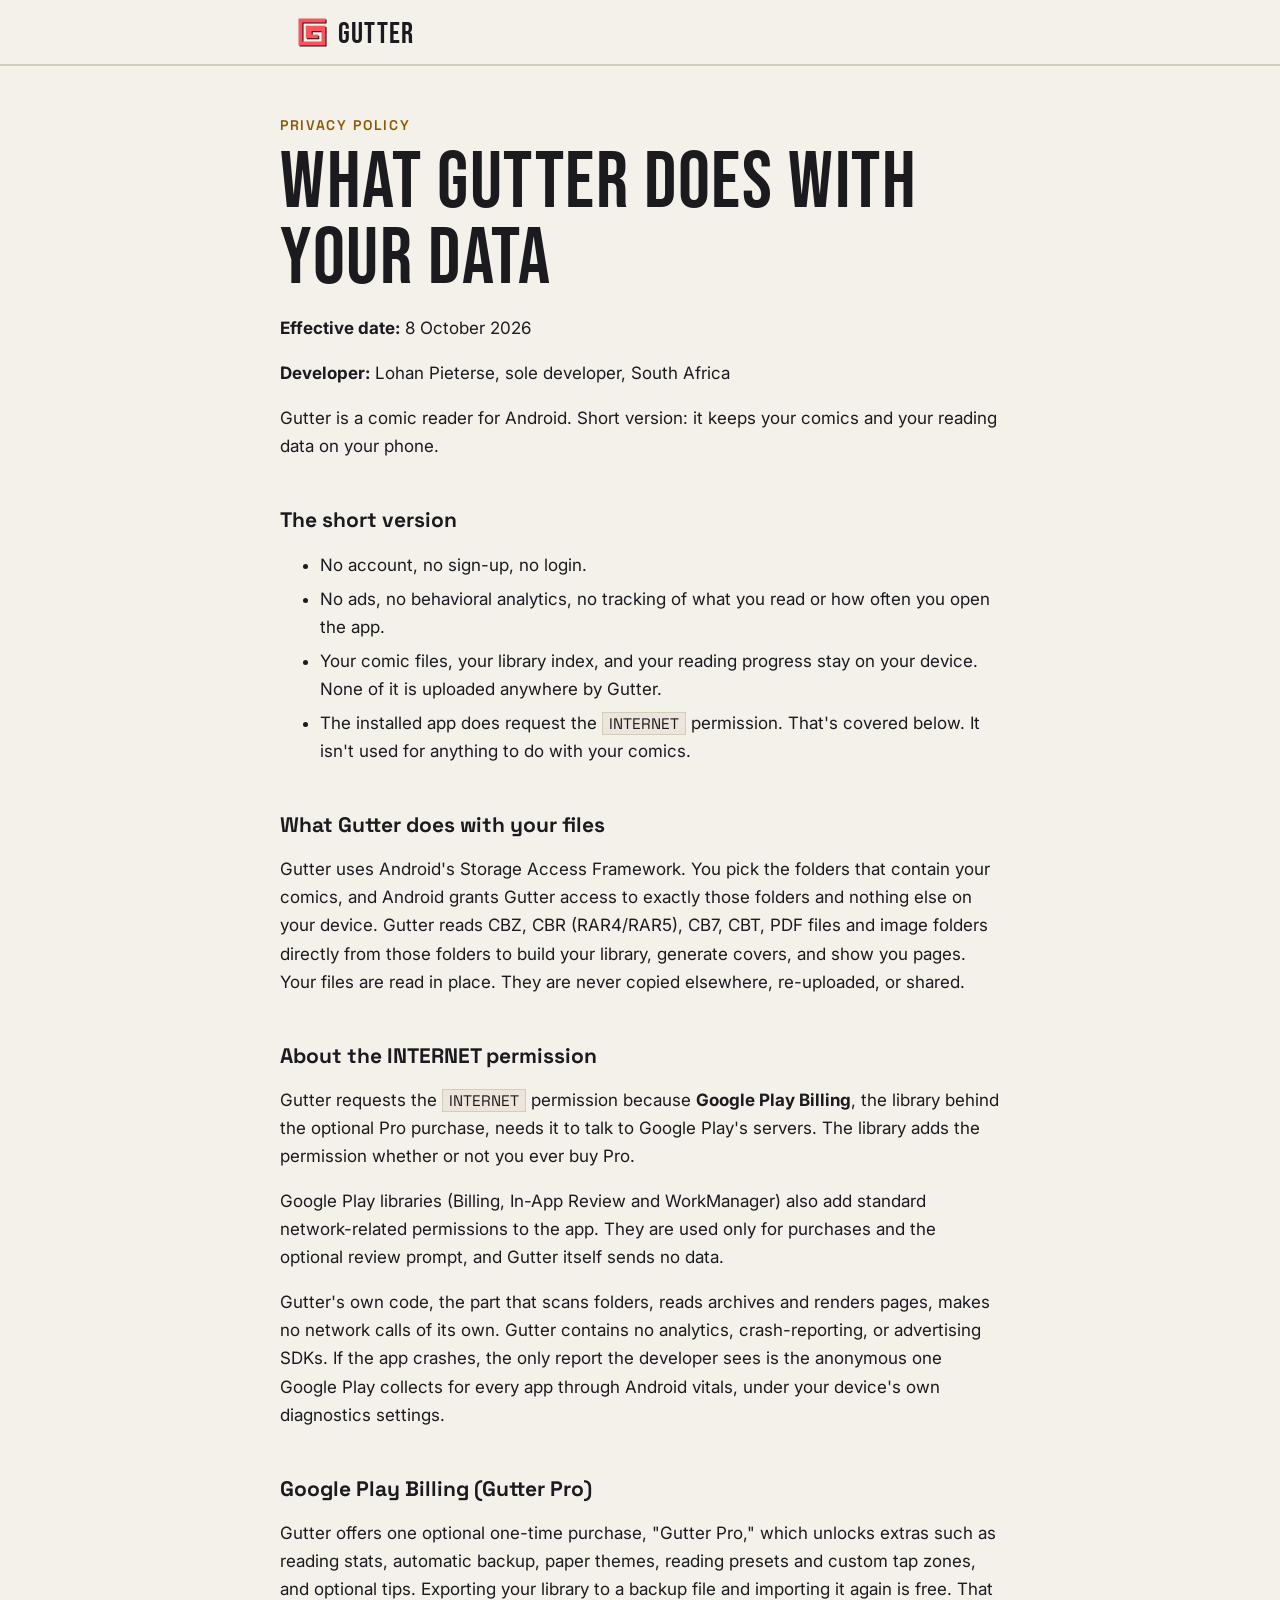
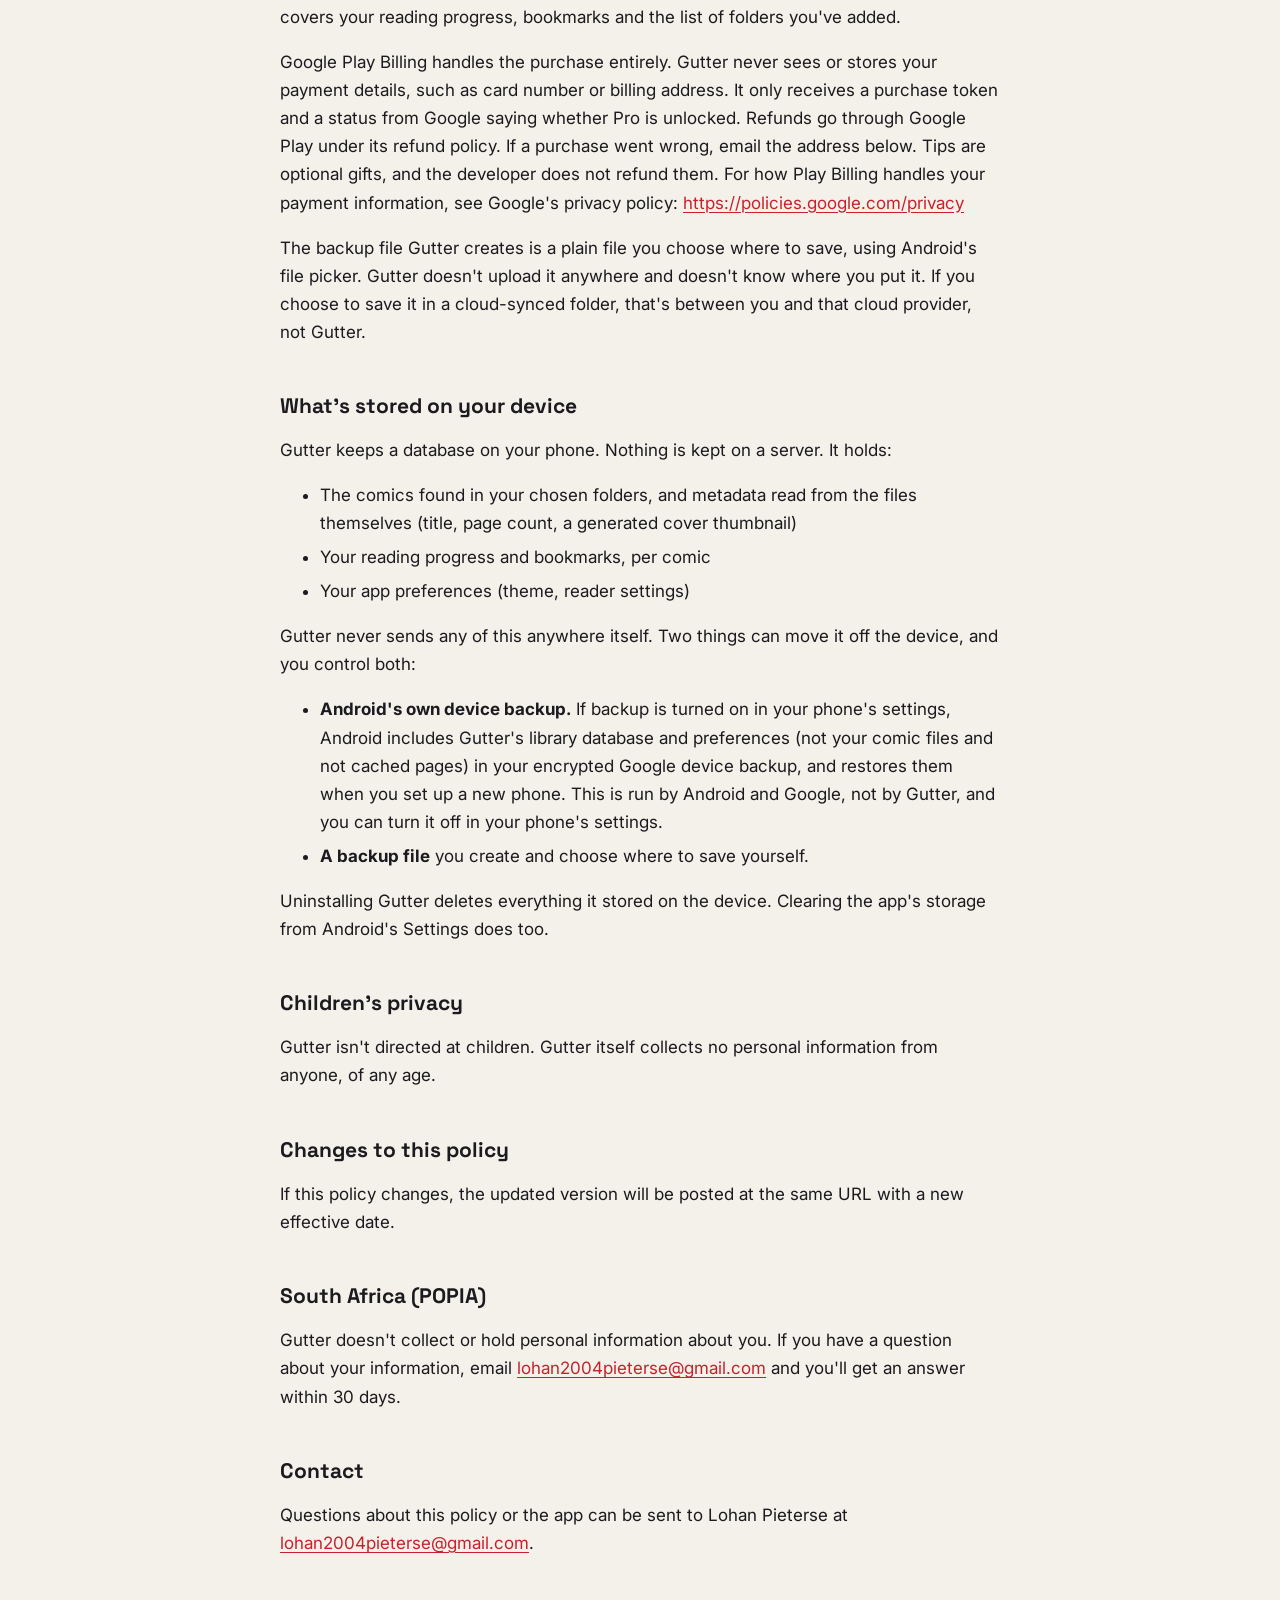
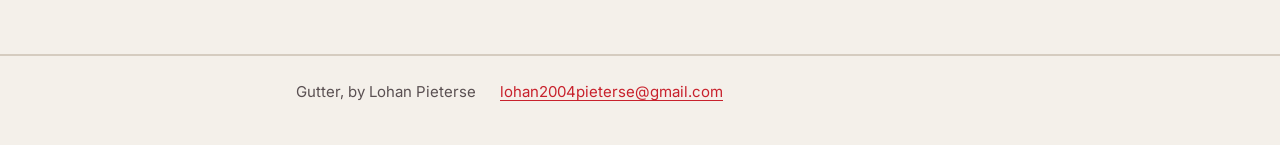
==== commit 5ec70b1d: "Rebuild privacy page from reworded policy" ====
--- a/privacy/index.html
+++ b/privacy/index.html
@@ -18,32 +18,33 @@
 <main class="wrap policy">
   <div class="kicker">Privacy policy</div>
   <h1>What Gutter does with your data</h1>
-<p><strong>Effective date:</strong> 1 October 2026</p>
-<p>Gutter is a comic reader app for Android. This page explains, in plain terms, what the app does and doesn't do with your data.</p>
+<p><strong>Effective date:</strong> 8 October 2026</p>
+<p><strong>Developer:</strong> Lohan Pieterse, sole developer, South Africa</p>
+<p>Gutter is a comic reader for Android. Short version: it keeps your comics and your reading data on your phone.</p>
 <h2>The short version</h2>
-<ul><li>No account, no sign-up, no login.</li><li>No ads, no behavioral analytics, no tracking of what you read or how often you open the app.</li><li>Your comic files, your library index, and your reading progress stay on your device. None of it is uploaded anywhere by Gutter.</li><li>The installed app does request the <code>INTERNET</code> permission. That's covered below — it's not used for anything related to your comics.</li></ul>
+<ul><li>No account, no sign-up, no login.</li><li>No ads, no behavioral analytics, no tracking of what you read or how often you open the app.</li><li>Your comic files, your library index, and your reading progress stay on your device. None of it is uploaded anywhere by Gutter.</li><li>The installed app does request the <code>INTERNET</code> permission. That's covered below. It isn't used for anything to do with your comics.</li></ul>
 <h2>What Gutter does with your files</h2>
-<p>Gutter uses Android's Storage Access Framework. You pick the folders that contain your comics, and Android grants Gutter access to exactly those folders and nothing else on your device. Gutter reads CBZ, CBR (RAR4 and RAR5), and PDF files directly from those folders to build your library, generate covers, and show you pages. Your files are read in place — never copied elsewhere, re-uploaded, or shared.</p>
+<p>Gutter uses Android's Storage Access Framework. You pick the folders that contain your comics, and Android grants Gutter access to exactly those folders and nothing else on your device. Gutter reads CBZ, CBR (RAR4/RAR5), CB7, CBT, PDF files and image folders directly from those folders to build your library, generate covers, and show you pages. Your files are read in place. They are never copied elsewhere, re-uploaded, or shared.</p>
 <h2>About the INTERNET permission</h2>
-<p>Gutter requests the <code>INTERNET</code> permission. It comes from two places, neither of which has anything to do with reading your comics:</p>
-<ol><li><strong>Google Play Billing</strong>, the library behind the optional Pro purchase, requires network access to talk to Google Play's servers and brings the permission in as part of the library. This is present even if you never buy Pro.</li><li><strong>Firebase Crashlytics</strong> (described next) uses it to send crash reports, when that part of the app is active.</li></ol>
-<p>Gutter's own code — the part that scans folders, reads archives, and renders pages — makes no network calls of its own.</p>
-<h2>Crash reporting (Firebase Crashlytics)</h2>
-<p>Gutter uses Firebase Crashlytics, a Google service, to find out when the app crashes so it can be fixed. If the app crashes, Crashlytics automatically sends a report containing:</p>
-<ul><li>Your device model and Android OS version</li><li>The app's version</li><li>The stack trace of the crash</li><li>An installation ID Crashlytics generates for this install of the app — not your name, email, or Google account</li></ul>
-<p>Gutter doesn't hand Crashlytics anything beyond what's listed above: not your comic files, not your library contents, not your reading progress. There's no custom logging or event tracking layered on top of it. This data is processed by Google/Firebase; see Firebase's own privacy information for how they handle it and how long they keep it: <a href="https://firebase.google.com/support/privacy">https://firebase.google.com/support/privacy</a></p>
-<p>Crashlytics is only included in a build if the developer has configured a Firebase project for it (via a <code>google-services.json</code> file). A build without that file — for example, a local debug build — doesn't contain Crashlytics at all and sends no crash data. The version of Gutter published on Google Play is expected to include it.</p>
+<p>Gutter requests the <code>INTERNET</code> permission because <strong>Google Play Billing</strong>, the library behind the optional Pro purchase, needs it to talk to Google Play's servers. The library adds the permission whether or not you ever buy Pro.</p>
+<p>Google Play libraries (Billing, In-App Review and WorkManager) also add standard network-related permissions to the app. They are used only for purchases and the optional review prompt, and Gutter itself sends no data.</p>
+<p>Gutter's own code, the part that scans folders, reads archives and renders pages, makes no network calls of its own. Gutter contains no analytics, crash-reporting, or advertising SDKs. If the app crashes, the only report the developer sees is the anonymous one Google Play collects for every app through Android vitals, under your device's own diagnostics settings.</p>
 <h2>Google Play Billing (Gutter Pro)</h2>
-<p>Gutter offers one optional one-time purchase, "Gutter Pro," which unlocks exporting and re-importing your library — your reading progress, bookmarks, and the list of folders you've added — to a backup file. The purchase itself is handled entirely by Google Play Billing. Gutter never sees or stores your payment details (card number, billing address, etc.); it only receives a purchase token and status from Google telling it whether Pro is unlocked. See Google's privacy policy for how Play Billing handles your payment information: <a href="https://policies.google.com/privacy">https://policies.google.com/privacy</a></p>
-<p>The backup file Gutter creates for Pro is a plain file you choose where to save, using Android's file picker. Gutter doesn't upload it anywhere and doesn't know where you put it. If you choose to save it in a cloud-synced folder, that's between you and that cloud provider, not Gutter.</p>
+<p>Gutter offers one optional one-time purchase, "Gutter Pro," which unlocks extras such as reading stats, automatic backup, paper themes, reading presets and custom tap zones, and optional tips. Exporting your library to a backup file and importing it again is free. That covers your reading progress, bookmarks and the list of folders you've added.</p>
+<p>Google Play Billing handles the purchase entirely. Gutter never sees or stores your payment details, such as card number or billing address. It only receives a purchase token and a status from Google saying whether Pro is unlocked. Refunds go through Google Play under its refund policy. If a purchase went wrong, email the address below. Tips are optional gifts, and the developer does not refund them. For how Play Billing handles your payment information, see Google's privacy policy: <a href="https://policies.google.com/privacy">https://policies.google.com/privacy</a></p>
+<p>The backup file Gutter creates is a plain file you choose where to save, using Android's file picker. Gutter doesn't upload it anywhere and doesn't know where you put it. If you choose to save it in a cloud-synced folder, that's between you and that cloud provider, not Gutter.</p>
 <h2>What's stored on your device</h2>
-<p>Gutter keeps a local, on-device database containing:</p>
+<p>Gutter keeps a database on your phone. Nothing is kept on a server. It holds:</p>
 <ul><li>The comics found in your chosen folders, and metadata read from the files themselves (title, page count, a generated cover thumbnail)</li><li>Your reading progress and bookmarks, per comic</li><li>Your app preferences (theme, reader settings)</li></ul>
-<p>None of this leaves your device unless you explicitly create and share a Pro backup file yourself. Uninstalling Gutter deletes all of it. Clearing the app's storage from Android's Settings does too.</p>
+<p>Gutter never sends any of this anywhere itself. Two things can move it off the device, and you control both:</p>
+<ul><li><strong>Android's own device backup.</strong> If backup is turned on in your phone's settings, Android includes Gutter's library database and preferences (not your comic files and not cached pages) in your encrypted Google device backup, and restores them when you set up a new phone. This is run by Android and Google, not by Gutter, and you can turn it off in your phone's settings.</li><li><strong>A backup file</strong> you create and choose where to save yourself.</li></ul>
+<p>Uninstalling Gutter deletes everything it stored on the device. Clearing the app's storage from Android's Settings does too.</p>
 <h2>Children's privacy</h2>
-<p>Gutter isn't directed at children and doesn't knowingly collect information from anyone. The crash and billing data described above is the only data that ever leaves the device, and neither identifies who you are.</p>
+<p>Gutter isn't directed at children. Gutter itself collects no personal information from anyone, of any age.</p>
 <h2>Changes to this policy</h2>
 <p>If this policy changes, the updated version will be posted at the same URL with a new effective date.</p>
+<h2>South Africa (POPIA)</h2>
+<p>Gutter doesn't collect or hold personal information about you. If you have a question about your information, email <a href="mailto:lohan2004pieterse@gmail.com">lohan2004pieterse@gmail.com</a> and you'll get an answer within 30 days.</p>
 <h2>Contact</h2>
 <p>Questions about this policy or the app can be sent to Lohan Pieterse at <a href="mailto:lohan2004pieterse@gmail.com">lohan2004pieterse@gmail.com</a>.</p>
 </main>
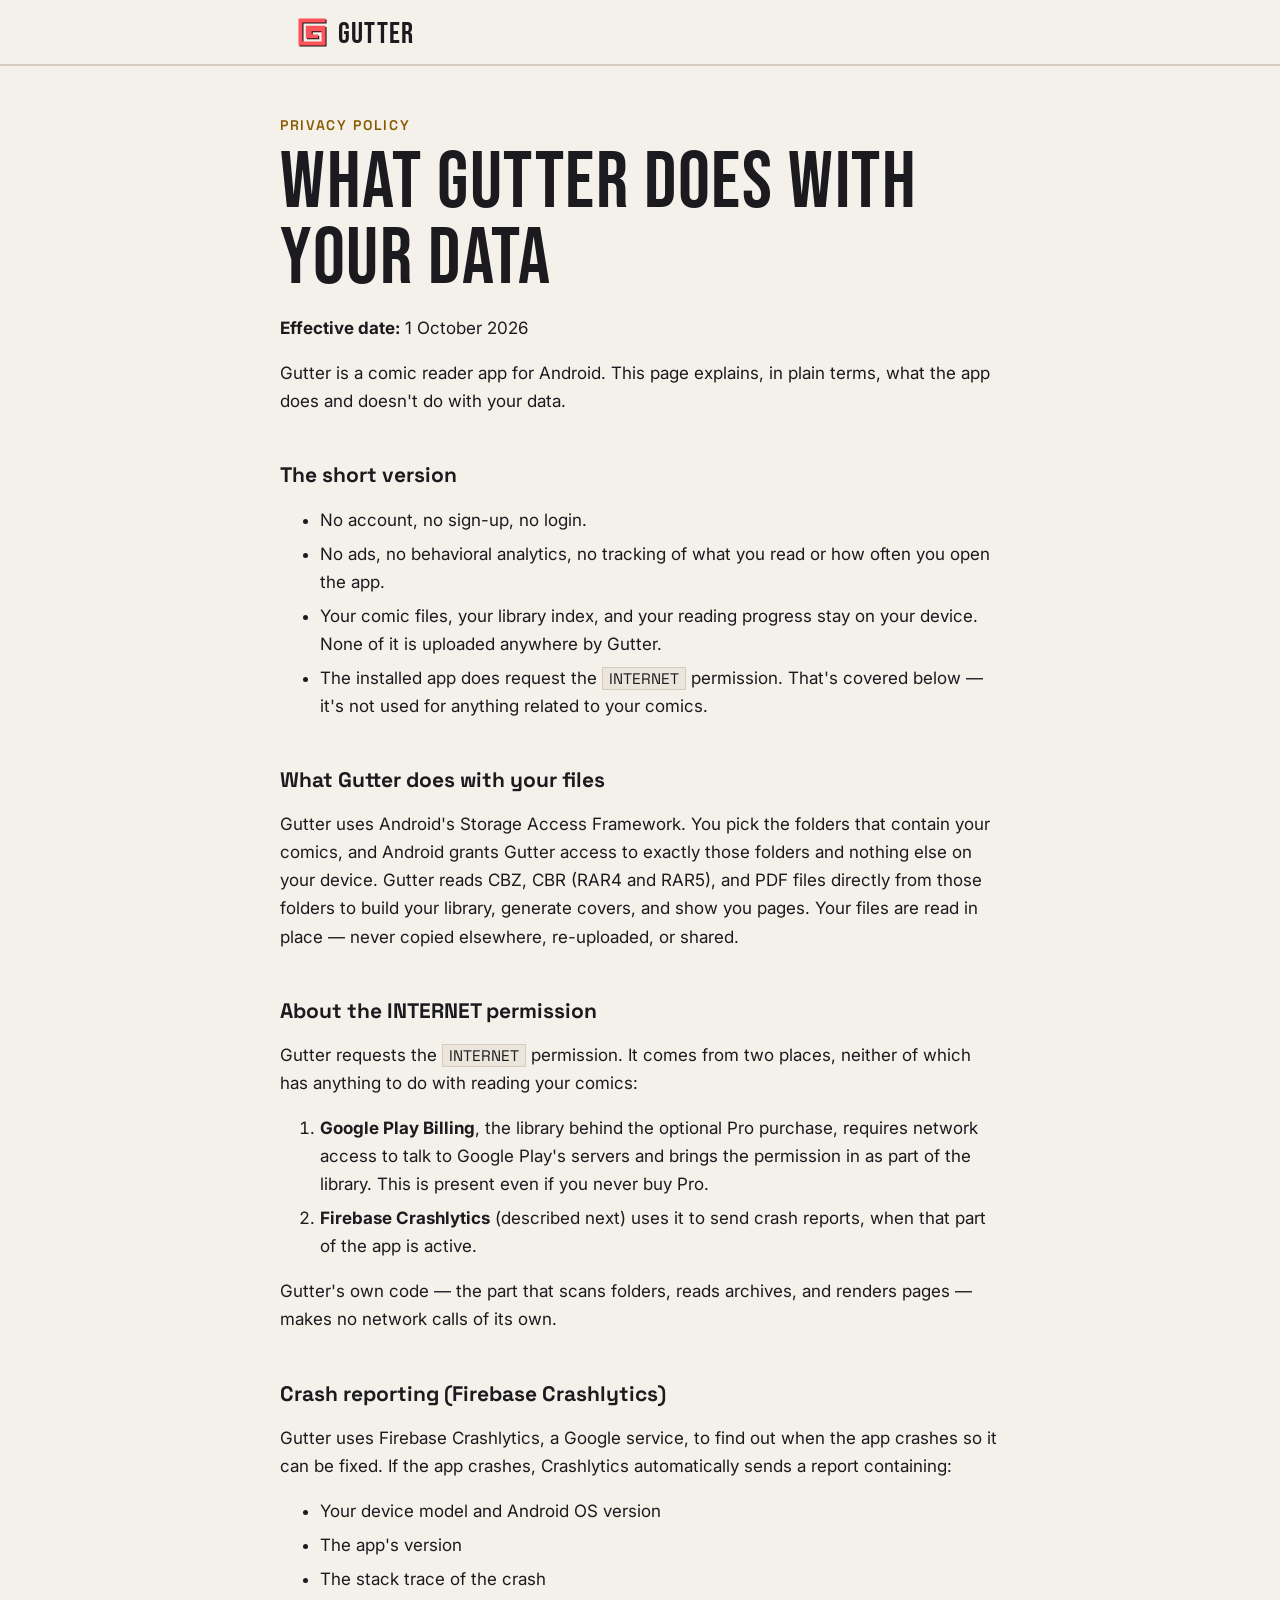
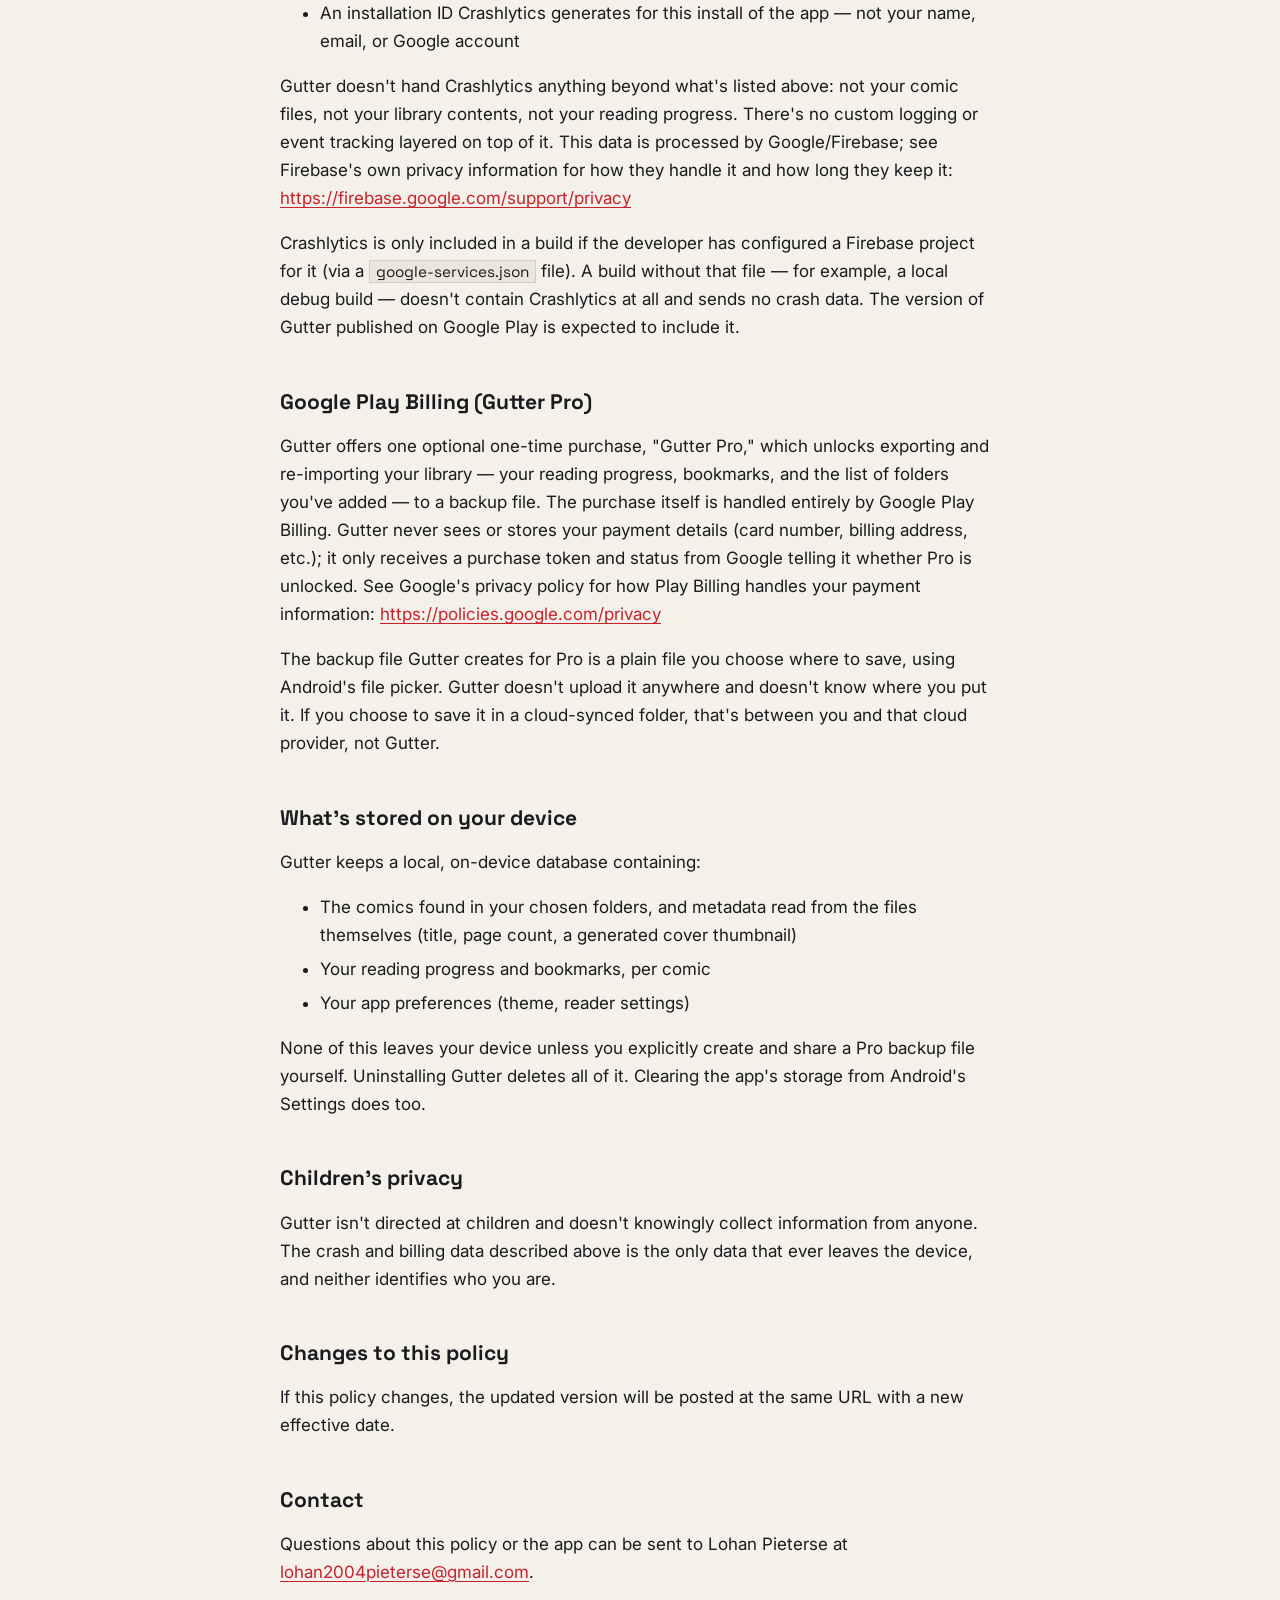
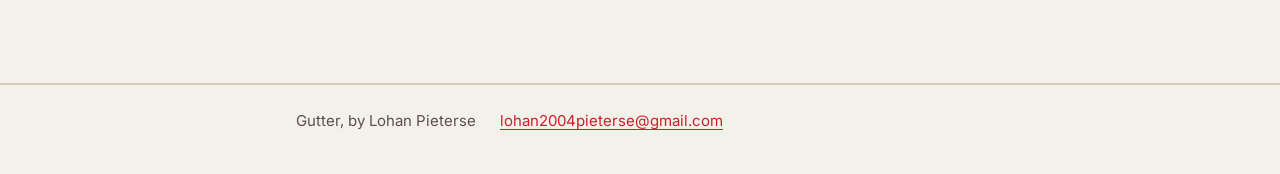
==== commit 339d78b2: "Privacy: tips unlock nothing" ====
--- a/privacy/index.html
+++ b/privacy/index.html
@@ -18,33 +18,32 @@
 <main class="wrap policy">
   <div class="kicker">Privacy policy</div>
   <h1>What Gutter does with your data</h1>
-<p><strong>Effective date:</strong> 8 October 2026</p>
-<p><strong>Developer:</strong> Lohan Pieterse, sole developer, South Africa</p>
-<p>Gutter is a comic reader for Android. Short version: it keeps your comics and your reading data on your phone.</p>
+<p><strong>Effective date:</strong> 1 October 2026</p>
+<p>Gutter is a comic reader app for Android. This page explains, in plain terms, what the app does and doesn't do with your data.</p>
 <h2>The short version</h2>
-<ul><li>No account, no sign-up, no login.</li><li>No ads, no behavioral analytics, no tracking of what you read or how often you open the app.</li><li>Your comic files, your library index, and your reading progress stay on your device. None of it is uploaded anywhere by Gutter.</li><li>The installed app does request the <code>INTERNET</code> permission. That's covered below. It isn't used for anything to do with your comics.</li></ul>
+<ul><li>No account, no sign-up, no login.</li><li>No ads, no behavioral analytics, no tracking of what you read or how often you open the app.</li><li>Your comic files, your library index, and your reading progress stay on your device. None of it is uploaded anywhere by Gutter.</li><li>The installed app does request the <code>INTERNET</code> permission. That's covered below — it's not used for anything related to your comics.</li></ul>
 <h2>What Gutter does with your files</h2>
-<p>Gutter uses Android's Storage Access Framework. You pick the folders that contain your comics, and Android grants Gutter access to exactly those folders and nothing else on your device. Gutter reads CBZ, CBR (RAR4/RAR5), CB7, CBT, PDF files and image folders directly from those folders to build your library, generate covers, and show you pages. Your files are read in place. They are never copied elsewhere, re-uploaded, or shared.</p>
+<p>Gutter uses Android's Storage Access Framework. You pick the folders that contain your comics, and Android grants Gutter access to exactly those folders and nothing else on your device. Gutter reads CBZ, CBR (RAR4 and RAR5), and PDF files directly from those folders to build your library, generate covers, and show you pages. Your files are read in place — never copied elsewhere, re-uploaded, or shared.</p>
 <h2>About the INTERNET permission</h2>
-<p>Gutter requests the <code>INTERNET</code> permission because <strong>Google Play Billing</strong>, the library behind the optional Pro purchase, needs it to talk to Google Play's servers. The library adds the permission whether or not you ever buy Pro.</p>
-<p>Google Play libraries (Billing, In-App Review and WorkManager) also add standard network-related permissions to the app. They are used only for purchases and the optional review prompt, and Gutter itself sends no data.</p>
-<p>Gutter's own code, the part that scans folders, reads archives and renders pages, makes no network calls of its own. Gutter contains no analytics, crash-reporting, or advertising SDKs. If the app crashes, the only report the developer sees is the anonymous one Google Play collects for every app through Android vitals, under your device's own diagnostics settings.</p>
+<p>Gutter requests the <code>INTERNET</code> permission. It comes from two places, neither of which has anything to do with reading your comics:</p>
+<ol><li><strong>Google Play Billing</strong>, the library behind the optional Pro purchase, requires network access to talk to Google Play's servers and brings the permission in as part of the library. This is present even if you never buy Pro.</li><li><strong>Firebase Crashlytics</strong> (described next) uses it to send crash reports, when that part of the app is active.</li></ol>
+<p>Gutter's own code — the part that scans folders, reads archives, and renders pages — makes no network calls of its own.</p>
+<h2>Crash reporting (Firebase Crashlytics)</h2>
+<p>Gutter uses Firebase Crashlytics, a Google service, to find out when the app crashes so it can be fixed. If the app crashes, Crashlytics automatically sends a report containing:</p>
+<ul><li>Your device model and Android OS version</li><li>The app's version</li><li>The stack trace of the crash</li><li>An installation ID Crashlytics generates for this install of the app — not your name, email, or Google account</li></ul>
+<p>Gutter doesn't hand Crashlytics anything beyond what's listed above: not your comic files, not your library contents, not your reading progress. There's no custom logging or event tracking layered on top of it. This data is processed by Google/Firebase; see Firebase's own privacy information for how they handle it and how long they keep it: <a href="https://firebase.google.com/support/privacy">https://firebase.google.com/support/privacy</a></p>
+<p>Crashlytics is only included in a build if the developer has configured a Firebase project for it (via a <code>google-services.json</code> file). A build without that file — for example, a local debug build — doesn't contain Crashlytics at all and sends no crash data. The version of Gutter published on Google Play is expected to include it.</p>
 <h2>Google Play Billing (Gutter Pro)</h2>
-<p>Gutter offers one optional one-time purchase, "Gutter Pro," which unlocks extras such as reading stats, automatic backup, paper themes, reading presets and custom tap zones, and optional tips. Exporting your library to a backup file and importing it again is free. That covers your reading progress, bookmarks and the list of folders you've added.</p>
-<p>Google Play Billing handles the purchase entirely. Gutter never sees or stores your payment details, such as card number or billing address. It only receives a purchase token and a status from Google saying whether Pro is unlocked. Refunds go through Google Play under its refund policy. If a purchase went wrong, email the address below. Tips are optional gifts, and the developer does not refund them. For how Play Billing handles your payment information, see Google's privacy policy: <a href="https://policies.google.com/privacy">https://policies.google.com/privacy</a></p>
-<p>The backup file Gutter creates is a plain file you choose where to save, using Android's file picker. Gutter doesn't upload it anywhere and doesn't know where you put it. If you choose to save it in a cloud-synced folder, that's between you and that cloud provider, not Gutter.</p>
+<p>Gutter offers one optional one-time purchase, "Gutter Pro," which unlocks exporting and re-importing your library — your reading progress, bookmarks, and the list of folders you've added — to a backup file. The purchase itself is handled entirely by Google Play Billing. Gutter never sees or stores your payment details (card number, billing address, etc.); it only receives a purchase token and status from Google telling it whether Pro is unlocked. See Google's privacy policy for how Play Billing handles your payment information: <a href="https://policies.google.com/privacy">https://policies.google.com/privacy</a></p>
+<p>The backup file Gutter creates for Pro is a plain file you choose where to save, using Android's file picker. Gutter doesn't upload it anywhere and doesn't know where you put it. If you choose to save it in a cloud-synced folder, that's between you and that cloud provider, not Gutter.</p>
 <h2>What's stored on your device</h2>
-<p>Gutter keeps a database on your phone. Nothing is kept on a server. It holds:</p>
+<p>Gutter keeps a local, on-device database containing:</p>
 <ul><li>The comics found in your chosen folders, and metadata read from the files themselves (title, page count, a generated cover thumbnail)</li><li>Your reading progress and bookmarks, per comic</li><li>Your app preferences (theme, reader settings)</li></ul>
-<p>Gutter never sends any of this anywhere itself. Two things can move it off the device, and you control both:</p>
-<ul><li><strong>Android's own device backup.</strong> If backup is turned on in your phone's settings, Android includes Gutter's library database and preferences (not your comic files and not cached pages) in your encrypted Google device backup, and restores them when you set up a new phone. This is run by Android and Google, not by Gutter, and you can turn it off in your phone's settings.</li><li><strong>A backup file</strong> you create and choose where to save yourself.</li></ul>
-<p>Uninstalling Gutter deletes everything it stored on the device. Clearing the app's storage from Android's Settings does too.</p>
+<p>None of this leaves your device unless you explicitly create and share a Pro backup file yourself. Uninstalling Gutter deletes all of it. Clearing the app's storage from Android's Settings does too.</p>
 <h2>Children's privacy</h2>
-<p>Gutter isn't directed at children. Gutter itself collects no personal information from anyone, of any age.</p>
+<p>Gutter isn't directed at children and doesn't knowingly collect information from anyone. The crash and billing data described above is the only data that ever leaves the device, and neither identifies who you are.</p>
 <h2>Changes to this policy</h2>
 <p>If this policy changes, the updated version will be posted at the same URL with a new effective date.</p>
-<h2>South Africa (POPIA)</h2>
-<p>Gutter doesn't collect or hold personal information about you. If you have a question about your information, email <a href="mailto:lohan2004pieterse@gmail.com">lohan2004pieterse@gmail.com</a> and you'll get an answer within 30 days.</p>
 <h2>Contact</h2>
 <p>Questions about this policy or the app can be sent to Lohan Pieterse at <a href="mailto:lohan2004pieterse@gmail.com">lohan2004pieterse@gmail.com</a>.</p>
 </main>
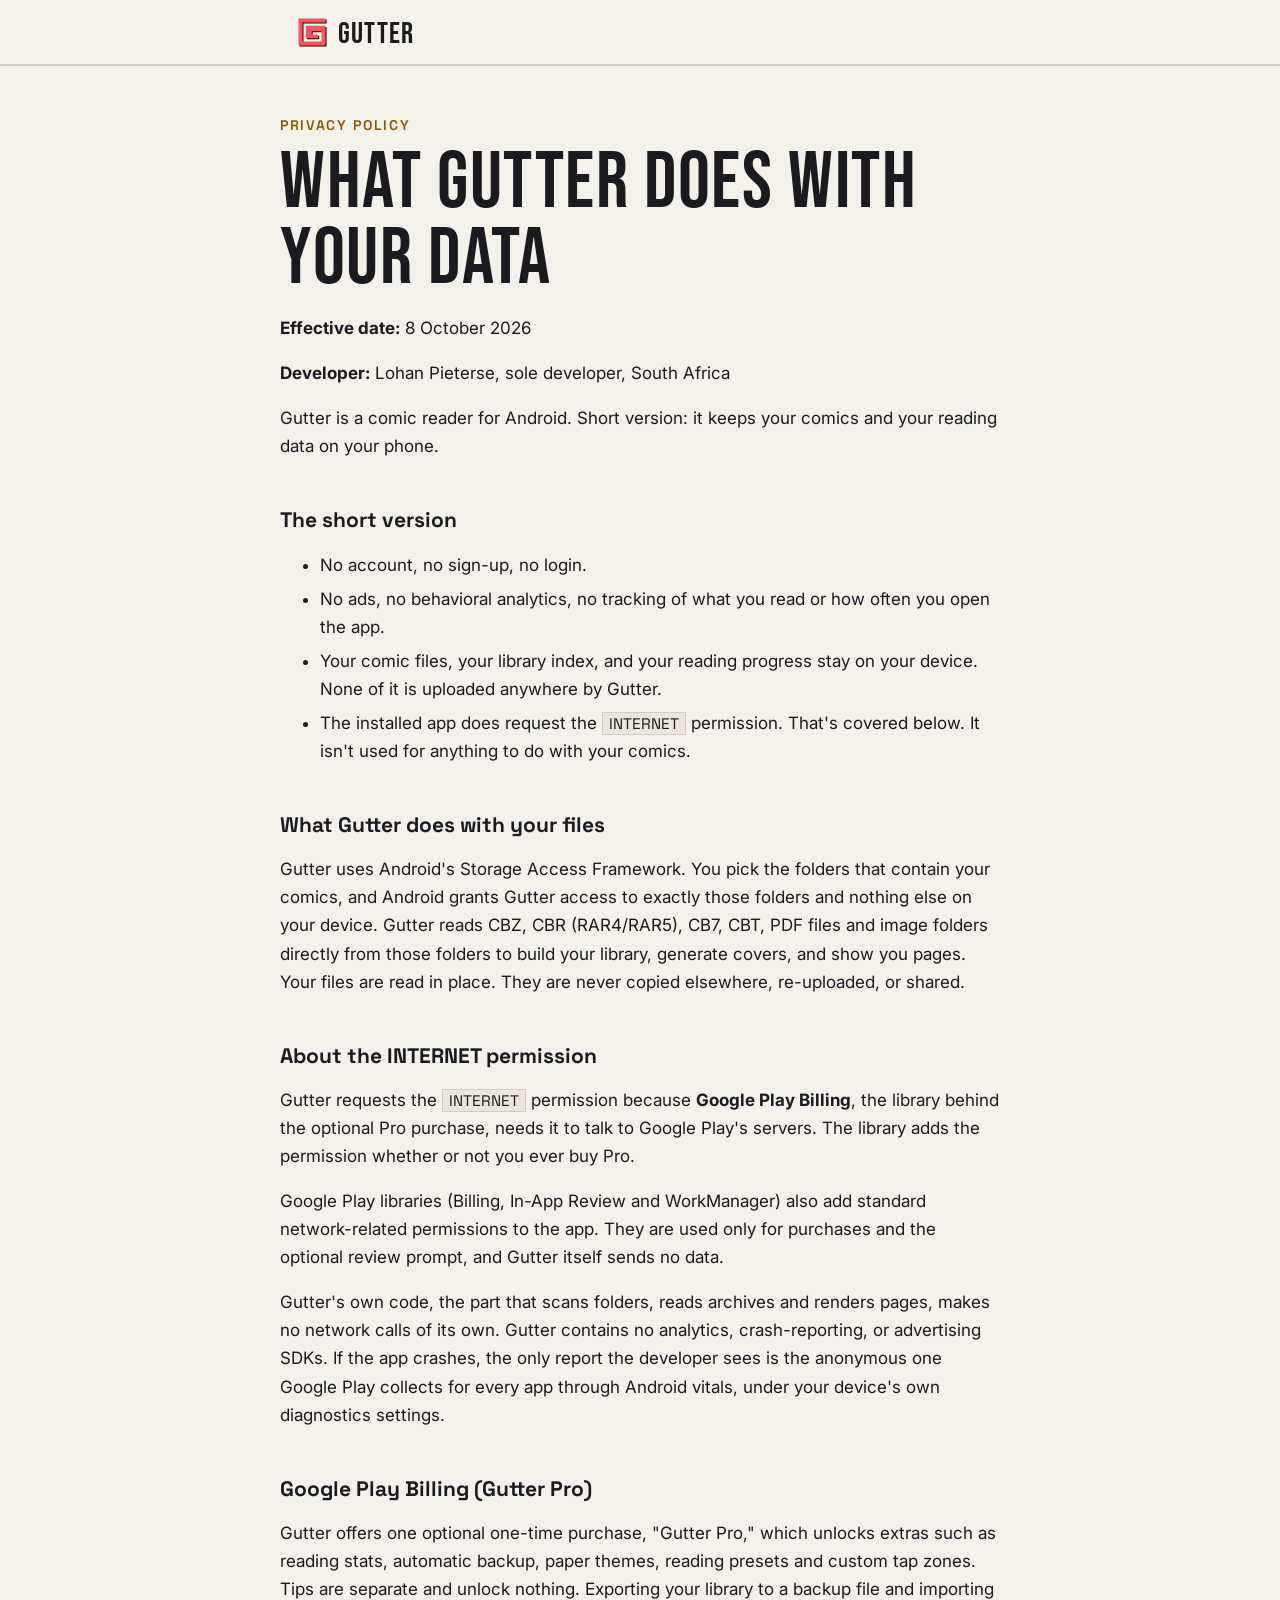
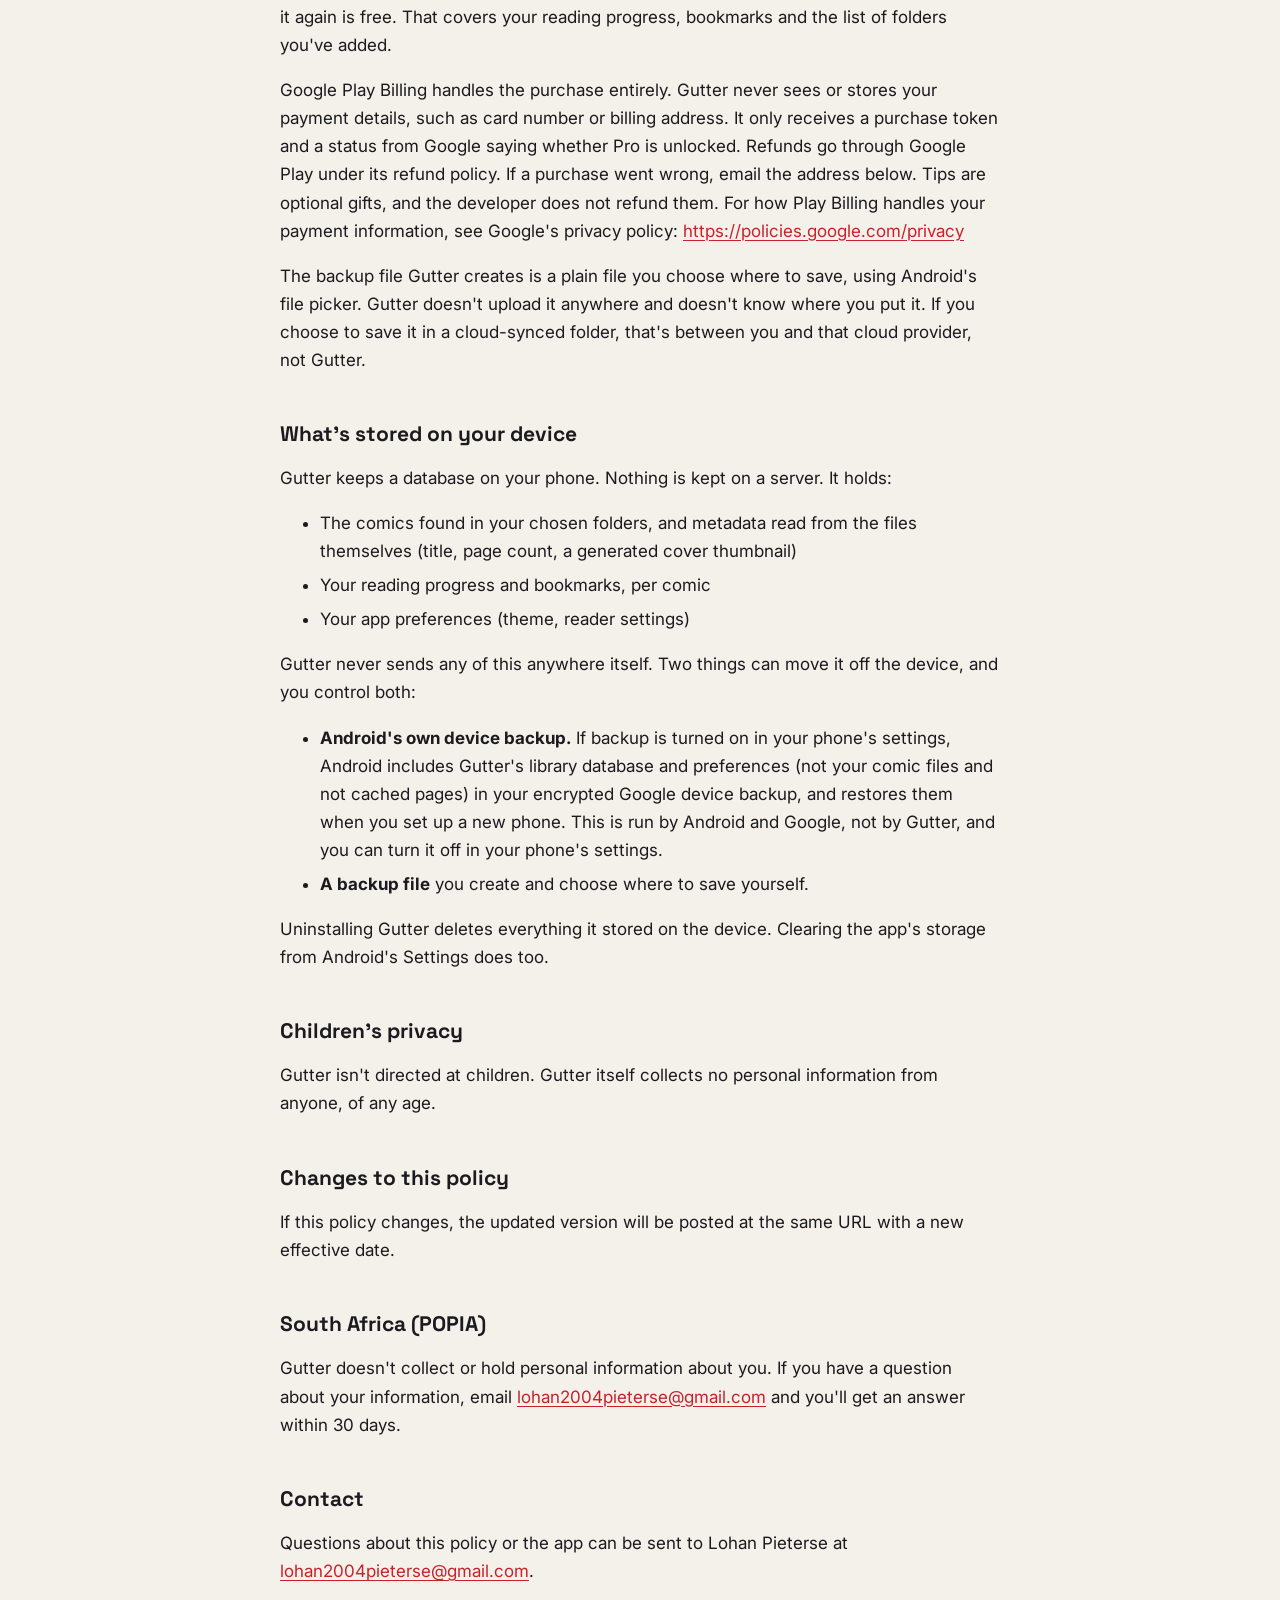
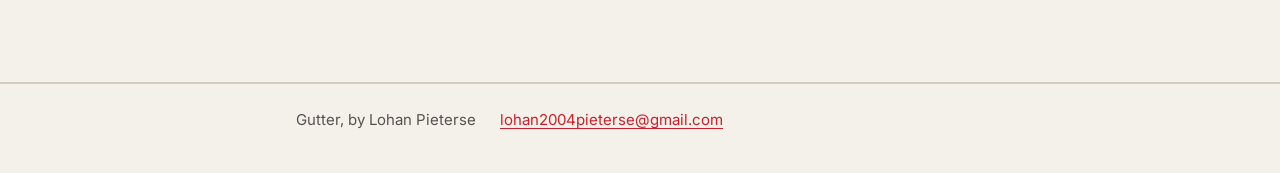
==== commit 8fb51cd3: "Build the privacy page from gutter-app's PRIVACY.md" ====
--- a/privacy/index.html
+++ b/privacy/index.html
@@ -18,32 +18,33 @@
 <main class="wrap policy">
   <div class="kicker">Privacy policy</div>
   <h1>What Gutter does with your data</h1>
-<p><strong>Effective date:</strong> 1 October 2026</p>
-<p>Gutter is a comic reader app for Android. This page explains, in plain terms, what the app does and doesn't do with your data.</p>
+<p><strong>Effective date:</strong> 8 October 2026</p>
+<p><strong>Developer:</strong> Lohan Pieterse, sole developer, South Africa</p>
+<p>Gutter is a comic reader for Android. Short version: it keeps your comics and your reading data on your phone.</p>
 <h2>The short version</h2>
-<ul><li>No account, no sign-up, no login.</li><li>No ads, no behavioral analytics, no tracking of what you read or how often you open the app.</li><li>Your comic files, your library index, and your reading progress stay on your device. None of it is uploaded anywhere by Gutter.</li><li>The installed app does request the <code>INTERNET</code> permission. That's covered below — it's not used for anything related to your comics.</li></ul>
+<ul><li>No account, no sign-up, no login.</li><li>No ads, no behavioral analytics, no tracking of what you read or how often you open the app.</li><li>Your comic files, your library index, and your reading progress stay on your device. None of it is uploaded anywhere by Gutter.</li><li>The installed app does request the <code>INTERNET</code> permission. That's covered below. It isn't used for anything to do with your comics.</li></ul>
 <h2>What Gutter does with your files</h2>
-<p>Gutter uses Android's Storage Access Framework. You pick the folders that contain your comics, and Android grants Gutter access to exactly those folders and nothing else on your device. Gutter reads CBZ, CBR (RAR4 and RAR5), and PDF files directly from those folders to build your library, generate covers, and show you pages. Your files are read in place — never copied elsewhere, re-uploaded, or shared.</p>
+<p>Gutter uses Android's Storage Access Framework. You pick the folders that contain your comics, and Android grants Gutter access to exactly those folders and nothing else on your device. Gutter reads CBZ, CBR (RAR4/RAR5), CB7, CBT, PDF files and image folders directly from those folders to build your library, generate covers, and show you pages. Your files are read in place. They are never copied elsewhere, re-uploaded, or shared.</p>
 <h2>About the INTERNET permission</h2>
-<p>Gutter requests the <code>INTERNET</code> permission. It comes from two places, neither of which has anything to do with reading your comics:</p>
-<ol><li><strong>Google Play Billing</strong>, the library behind the optional Pro purchase, requires network access to talk to Google Play's servers and brings the permission in as part of the library. This is present even if you never buy Pro.</li><li><strong>Firebase Crashlytics</strong> (described next) uses it to send crash reports, when that part of the app is active.</li></ol>
-<p>Gutter's own code — the part that scans folders, reads archives, and renders pages — makes no network calls of its own.</p>
-<h2>Crash reporting (Firebase Crashlytics)</h2>
-<p>Gutter uses Firebase Crashlytics, a Google service, to find out when the app crashes so it can be fixed. If the app crashes, Crashlytics automatically sends a report containing:</p>
-<ul><li>Your device model and Android OS version</li><li>The app's version</li><li>The stack trace of the crash</li><li>An installation ID Crashlytics generates for this install of the app — not your name, email, or Google account</li></ul>
-<p>Gutter doesn't hand Crashlytics anything beyond what's listed above: not your comic files, not your library contents, not your reading progress. There's no custom logging or event tracking layered on top of it. This data is processed by Google/Firebase; see Firebase's own privacy information for how they handle it and how long they keep it: <a href="https://firebase.google.com/support/privacy">https://firebase.google.com/support/privacy</a></p>
-<p>Crashlytics is only included in a build if the developer has configured a Firebase project for it (via a <code>google-services.json</code> file). A build without that file — for example, a local debug build — doesn't contain Crashlytics at all and sends no crash data. The version of Gutter published on Google Play is expected to include it.</p>
+<p>Gutter requests the <code>INTERNET</code> permission because <strong>Google Play Billing</strong>, the library behind the optional Pro purchase, needs it to talk to Google Play's servers. The library adds the permission whether or not you ever buy Pro.</p>
+<p>Google Play libraries (Billing, In-App Review and WorkManager) also add standard network-related permissions to the app. They are used only for purchases and the optional review prompt, and Gutter itself sends no data.</p>
+<p>Gutter's own code, the part that scans folders, reads archives and renders pages, makes no network calls of its own. Gutter contains no analytics, crash-reporting, or advertising SDKs. If the app crashes, the only report the developer sees is the anonymous one Google Play collects for every app through Android vitals, under your device's own diagnostics settings.</p>
 <h2>Google Play Billing (Gutter Pro)</h2>
-<p>Gutter offers one optional one-time purchase, "Gutter Pro," which unlocks exporting and re-importing your library — your reading progress, bookmarks, and the list of folders you've added — to a backup file. The purchase itself is handled entirely by Google Play Billing. Gutter never sees or stores your payment details (card number, billing address, etc.); it only receives a purchase token and status from Google telling it whether Pro is unlocked. See Google's privacy policy for how Play Billing handles your payment information: <a href="https://policies.google.com/privacy">https://policies.google.com/privacy</a></p>
-<p>The backup file Gutter creates for Pro is a plain file you choose where to save, using Android's file picker. Gutter doesn't upload it anywhere and doesn't know where you put it. If you choose to save it in a cloud-synced folder, that's between you and that cloud provider, not Gutter.</p>
+<p>Gutter offers one optional one-time purchase, "Gutter Pro," which unlocks extras such as reading stats, automatic backup, paper themes, reading presets and custom tap zones. Tips are separate and unlock nothing. Exporting your library to a backup file and importing it again is free. That covers your reading progress, bookmarks and the list of folders you've added.</p>
+<p>Google Play Billing handles the purchase entirely. Gutter never sees or stores your payment details, such as card number or billing address. It only receives a purchase token and a status from Google saying whether Pro is unlocked. Refunds go through Google Play under its refund policy. If a purchase went wrong, email the address below. Tips are optional gifts, and the developer does not refund them. For how Play Billing handles your payment information, see Google's privacy policy: <a href="https://policies.google.com/privacy">https://policies.google.com/privacy</a></p>
+<p>The backup file Gutter creates is a plain file you choose where to save, using Android's file picker. Gutter doesn't upload it anywhere and doesn't know where you put it. If you choose to save it in a cloud-synced folder, that's between you and that cloud provider, not Gutter.</p>
 <h2>What's stored on your device</h2>
-<p>Gutter keeps a local, on-device database containing:</p>
+<p>Gutter keeps a database on your phone. Nothing is kept on a server. It holds:</p>
 <ul><li>The comics found in your chosen folders, and metadata read from the files themselves (title, page count, a generated cover thumbnail)</li><li>Your reading progress and bookmarks, per comic</li><li>Your app preferences (theme, reader settings)</li></ul>
-<p>None of this leaves your device unless you explicitly create and share a Pro backup file yourself. Uninstalling Gutter deletes all of it. Clearing the app's storage from Android's Settings does too.</p>
+<p>Gutter never sends any of this anywhere itself. Two things can move it off the device, and you control both:</p>
+<ul><li><strong>Android's own device backup.</strong> If backup is turned on in your phone's settings, Android includes Gutter's library database and preferences (not your comic files and not cached pages) in your encrypted Google device backup, and restores them when you set up a new phone. This is run by Android and Google, not by Gutter, and you can turn it off in your phone's settings.</li><li><strong>A backup file</strong> you create and choose where to save yourself.</li></ul>
+<p>Uninstalling Gutter deletes everything it stored on the device. Clearing the app's storage from Android's Settings does too.</p>
 <h2>Children's privacy</h2>
-<p>Gutter isn't directed at children and doesn't knowingly collect information from anyone. The crash and billing data described above is the only data that ever leaves the device, and neither identifies who you are.</p>
+<p>Gutter isn't directed at children. Gutter itself collects no personal information from anyone, of any age.</p>
 <h2>Changes to this policy</h2>
 <p>If this policy changes, the updated version will be posted at the same URL with a new effective date.</p>
+<h2>South Africa (POPIA)</h2>
+<p>Gutter doesn't collect or hold personal information about you. If you have a question about your information, email <a href="mailto:lohan2004pieterse@gmail.com">lohan2004pieterse@gmail.com</a> and you'll get an answer within 30 days.</p>
 <h2>Contact</h2>
 <p>Questions about this policy or the app can be sent to Lohan Pieterse at <a href="mailto:lohan2004pieterse@gmail.com">lohan2004pieterse@gmail.com</a>.</p>
 </main>
